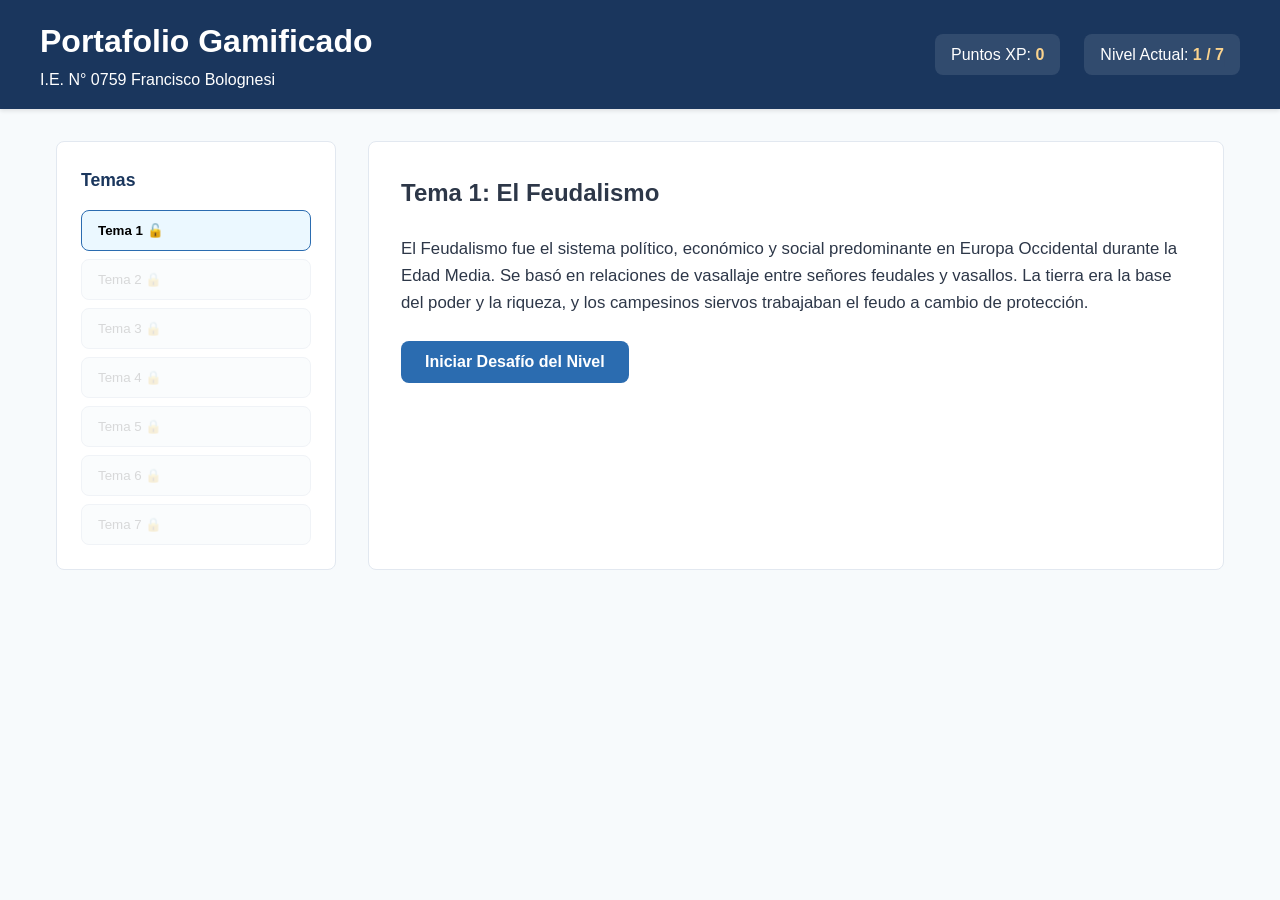
==== index.html @ 7d1b3c77 "Corregir archivos del proyecto para que GitHub Pages pueda publicar el sitio web." ====
<!DOCTYPE html>
<html lang="es">
  <head>
    <meta charset="UTF-8" />
    <meta name="viewport" content="width=device-width, initial-scale=1.0" />
    <title>Portafolio Gamificado - Ciencias Sociales</title>
    <link rel="stylesheet" href="style.css" />
  </head>
  <body>
    <header class="app-header">
      <div class="header-container">
        <div>
          <h1>Portafolio Gamificado</h1>
          <p>I.E. N° 0759 Francisco Bolognesi</p>
        </div>
        <div class="stats-bar">
          <div class="stat-item">
            <span>Puntos XP:</span>
            <span id="score-display" class="stat-value">0</span>
          </div>
          <div class="stat-item">
            <span>Nivel Actual:</span>
            <span id="level-display" class="stat-value">1 / 7</span>
          </div>
        </div>
      </div>
    </header>

    <div class="main-container">
      <aside class="sidebar">
        <h2>Temas</h2>
        <div id="levels-menu" class="levels-menu"></div>
      </aside>

      <main class="card">
        <section id="theory-section">
          <h2 id="level-title">Tema 1: El Feudalismo</h2>
          <div id="theory-content" class="theory-text"></div>
          <button id="start-quiz-btn" class="btn btn-primary">Iniciar Desafío del Nivel</button>
        </section>

        <section id="quiz-section" class="hidden">
          <p id="quiz-progress">Pregunta 1 de 3</p>
          <h2 id="question-text">Pregunta</h2>
          <div id="options-container" class="options-grid"></div>

          <div id="feedback-container" class="feedback-box hidden">
            <p id="feedback-text"></p>
            <button id="next-question-btn" class="btn btn-secondary">Siguiente Pregunta</button>
          </div>
        </section>

        <section id="completion-section" class="hidden">
          <h2 id="completion-message">¡Nivel Completado! 🎉</h2>
          <button id="continue-btn" class="btn btn-primary">Siguiente Nivel</button>
        </section>
      </main>
    </div>

    <script src="script.js"></script>
  </body>
</html>
---- style.css ----
:root {
  --primary-color: #1a365d;
  --secondary-color: #2b6cb0;
  --accent-color: #319795;
  --bg-color: #f7fafc;
  --card-bg: #ffffff;
  --text-color: #2d3748;
  --text-muted: #718096;
  --correct-color: #38a169;
  --incorrect-color: #e53e3e;
  --border-color: #e2e8f0;
  --radius: 8px;
}

* {
  box-sizing: border-box;
  margin: 0;
  padding: 0;
  font-family: 'Segoe UI', Tahoma, Geneva, Verdana, sans-serif;
}

body {
  background-color: var(--bg-color);
  color: var(--text-color);
  line-height: 1.6;
}

.app-header {
  background-color: var(--primary-color);
  color: white;
  padding: 1rem 2rem;
  box-shadow: 0 2px 4px rgba(0,0,0,0.1);
}

.header-container {
  max-width: 1200px;
  margin: 0 auto;
  display: flex;
  justify-content: space-between;
  align-items: center;
  gap: 1rem;
}

.stats-bar {
  display: flex;
  gap: 1.5rem;
  flex-wrap: wrap;
}

.stat-item {
  background-color: rgba(255, 255, 255, 0.1);
  padding: 0.5rem 1rem;
  border-radius: var(--radius);
}

.stat-value {
  font-weight: bold;
  color: #fbd38d;
}

.main-container {
  max-width: 1200px;
  margin: 2rem auto;
  display: grid;
  grid-template-columns: 280px 1fr;
  gap: 2rem;
  padding: 0 1rem;
}

.sidebar {
  background-color: var(--card-bg);
  padding: 1.5rem;
  border-radius: var(--radius);
  border: 1px solid var(--border-color);
  height: fit-content;
}

.sidebar h2 {
  font-size: 1.1rem;
  margin-bottom: 1rem;
  color: var(--primary-color);
}

.levels-menu {
  display: flex;
  flex-direction: column;
  gap: 0.5rem;
}

.level-btn {
  padding: 0.75rem 1rem;
  border: 1px solid var(--border-color);
  background-color: white;
  border-radius: var(--radius);
  text-align: left;
  cursor: pointer;
  transition: all 0.2s;
  display: flex;
  justify-content: space-between;
  align-items: center;
}

.level-btn:hover:not(:disabled) {
  background-color: #edf2f7;
}

.level-btn.active {
  border-color: var(--secondary-color);
  background-color: #ebf8ff;
  font-weight: bold;
}

.level-btn:disabled {
  opacity: 0.5;
  cursor: not-allowed;
  background-color: #f7fafc;
}

.card {
  background-color: var(--card-bg);
  padding: 2rem;
  border-radius: var(--radius);
  border: 1px solid var(--border-color);
}

.theory-text {
  margin: 1.5rem 0;
  font-size: 1.05rem;
  color: var(--text-color);
  white-space: pre-line;
}

.btn {
  padding: 0.75rem 1.5rem;
  border: none;
  border-radius: var(--radius);
  font-size: 1rem;
  font-weight: bold;
  cursor: pointer;
  transition: background-color 0.2s;
}

.btn-primary {
  background-color: var(--secondary-color);
  color: white;
}

.btn-primary:hover {
  background-color: var(--primary-color);
}

.btn-secondary {
  background-color: var(--accent-color);
  color: white;
}

.options-grid {
  display: flex;
  flex-direction: column;
  gap: 0.75rem;
  margin: 1.5rem 0;
}

.option-btn {
  padding: 1rem;
  border: 2px solid var(--border-color);
  background: white;
  border-radius: var(--radius);
  text-align: left;
  cursor: pointer;
  font-size: 1rem;
}

.option-btn:hover:not(:disabled) {
  border-color: var(--secondary-color);
}

.option-btn.correct {
  background-color: #c6f6d5;
  border-color: var(--correct-color);
  color: #22543d;
}

.option-btn.incorrect {
  background-color: #fed7d7;
  border-color: var(--incorrect-color);
  color: #742a2a;
}

.feedback-box {
  margin-top: 1.5rem;
  padding: 1rem;
  border-radius: var(--radius);
  background-color: #edf2f7;
}

.feedback-box p {
  margin-bottom: 1rem;
}

.hidden {
  display: none !important;
}

.text-center {
  text-align: center;
}
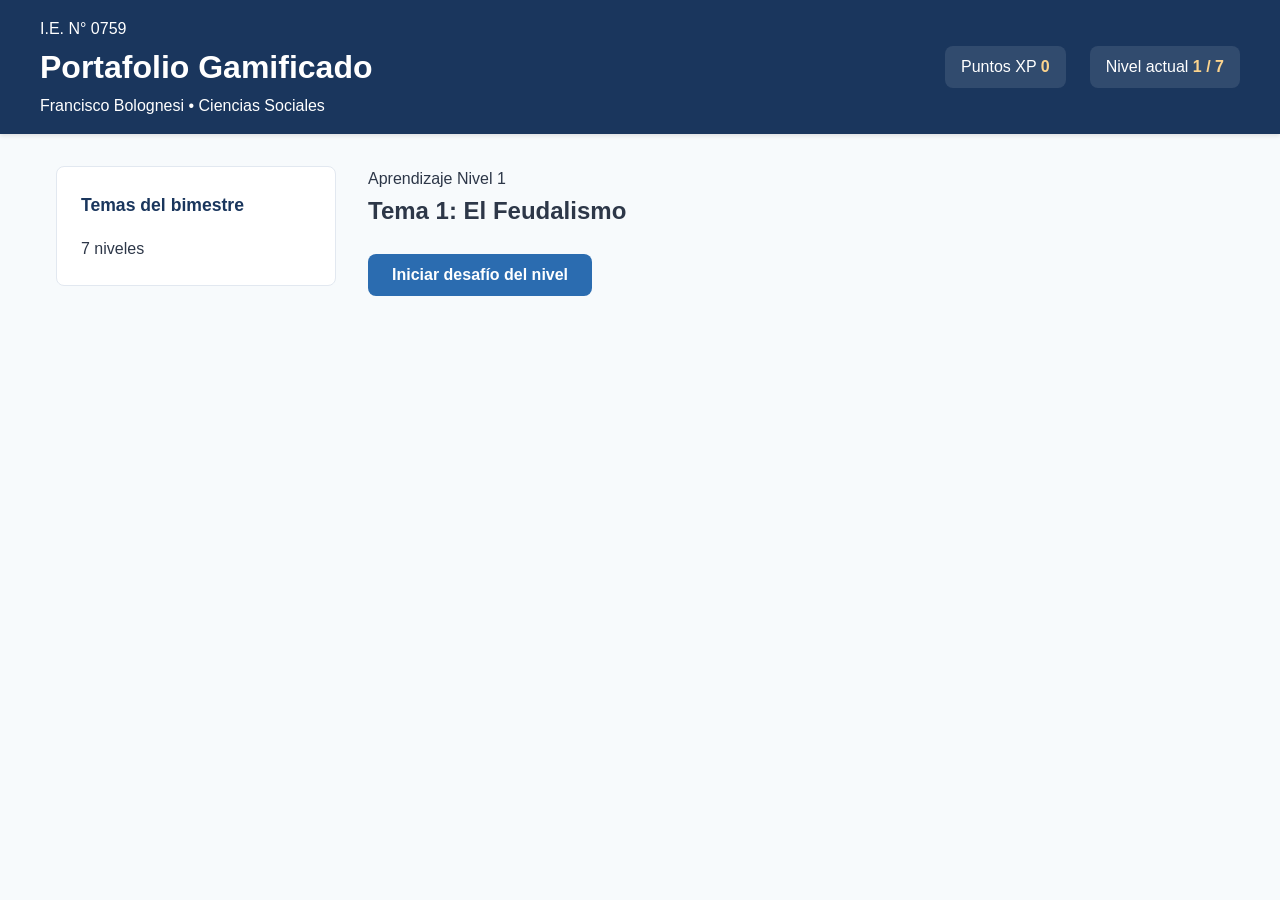
==== commit 08c18186: "Rediseñar la interfaz del portafolio para que se vea más moderna y profesional en GitHub Pages." ====
--- a/index.html
+++ b/index.html
@@ -3,23 +3,31 @@
   <head>
     <meta charset="UTF-8" />
     <meta name="viewport" content="width=device-width, initial-scale=1.0" />
-    <title>Portafolio Gamificado - Ciencias Sociales</title>
+    <title>Portafolio Gamificado | Ciencias Sociales</title>
+    <meta
+      name="description"
+      content="Portafolio gamificado de Ciencias Sociales para I.E. N° 0759 Francisco Bolognesi."
+    />
     <link rel="stylesheet" href="style.css" />
   </head>
   <body>
     <header class="app-header">
       <div class="header-container">
-        <div>
-          <h1>Portafolio Gamificado</h1>
-          <p>I.E. N° 0759 Francisco Bolognesi</p>
+        <div class="brand-block">
+          <span class="brand-badge">I.E. N° 0759</span>
+          <div>
+            <h1>Portafolio Gamificado</h1>
+            <p>Francisco Bolognesi • Ciencias Sociales</p>
+          </div>
         </div>
+
         <div class="stats-bar">
           <div class="stat-item">
-            <span>Puntos XP:</span>
+            <span class="stat-label">Puntos XP</span>
             <span id="score-display" class="stat-value">0</span>
           </div>
           <div class="stat-item">
-            <span>Nivel Actual:</span>
+            <span class="stat-label">Nivel actual</span>
             <span id="level-display" class="stat-value">1 / 7</span>
           </div>
         </div>
@@ -28,31 +36,51 @@
 
     <div class="main-container">
       <aside class="sidebar">
-        <h2>Temas</h2>
+        <div class="sidebar-header">
+          <h2>Temas del bimestre</h2>
+          <span class="mini-tag">7 niveles</span>
+        </div>
         <div id="levels-menu" class="levels-menu"></div>
       </aside>
 
-      <main class="card">
-        <section id="theory-section">
+      <main class="content-panel">
+        <section id="theory-section" class="panel-section">
+          <div class="section-topbar">
+            <span class="section-kicker">Aprendizaje</span>
+            <span class="level-progress" id="level-progress-text">Nivel 1</span>
+          </div>
+
           <h2 id="level-title">Tema 1: El Feudalismo</h2>
-          <div id="theory-content" class="theory-text"></div>
-          <button id="start-quiz-btn" class="btn btn-primary">Iniciar Desafío del Nivel</button>
+
+          <div class="theory-box">
+            <div id="theory-content" class="theory-text"></div>
+          </div>
+
+          <button id="start-quiz-btn" class="btn btn-primary">Iniciar desafío del nivel</button>
         </section>
 
-        <section id="quiz-section" class="hidden">
-          <p id="quiz-progress">Pregunta 1 de 3</p>
+        <section id="quiz-section" class="panel-section hidden">
+          <div class="section-topbar">
+            <span class="section-kicker">Evaluación</span>
+            <span id="quiz-progress" class="level-progress">Pregunta 1 de 3</span>
+          </div>
+
           <h2 id="question-text">Pregunta</h2>
           <div id="options-container" class="options-grid"></div>
 
           <div id="feedback-container" class="feedback-box hidden">
             <p id="feedback-text"></p>
-            <button id="next-question-btn" class="btn btn-secondary">Siguiente Pregunta</button>
+            <button id="next-question-btn" class="btn btn-secondary">Siguiente pregunta</button>
           </div>
         </section>
 
-        <section id="completion-section" class="hidden">
-          <h2 id="completion-message">¡Nivel Completado! 🎉</h2>
-          <button id="continue-btn" class="btn btn-primary">Siguiente Nivel</button>
+        <section id="completion-section" class="panel-section hidden">
+          <div class="completion-card">
+            <div class="completion-icon">🎉</div>
+            <h2 id="completion-message">¡Nivel completado!</h2>
+            <p>Has superado este desafío. Puedes continuar con el siguiente nivel.</p>
+            <button id="continue-btn" class="btn btn-primary">Siguiente nivel</button>
+          </div>
         </section>
       </main>
     </div>
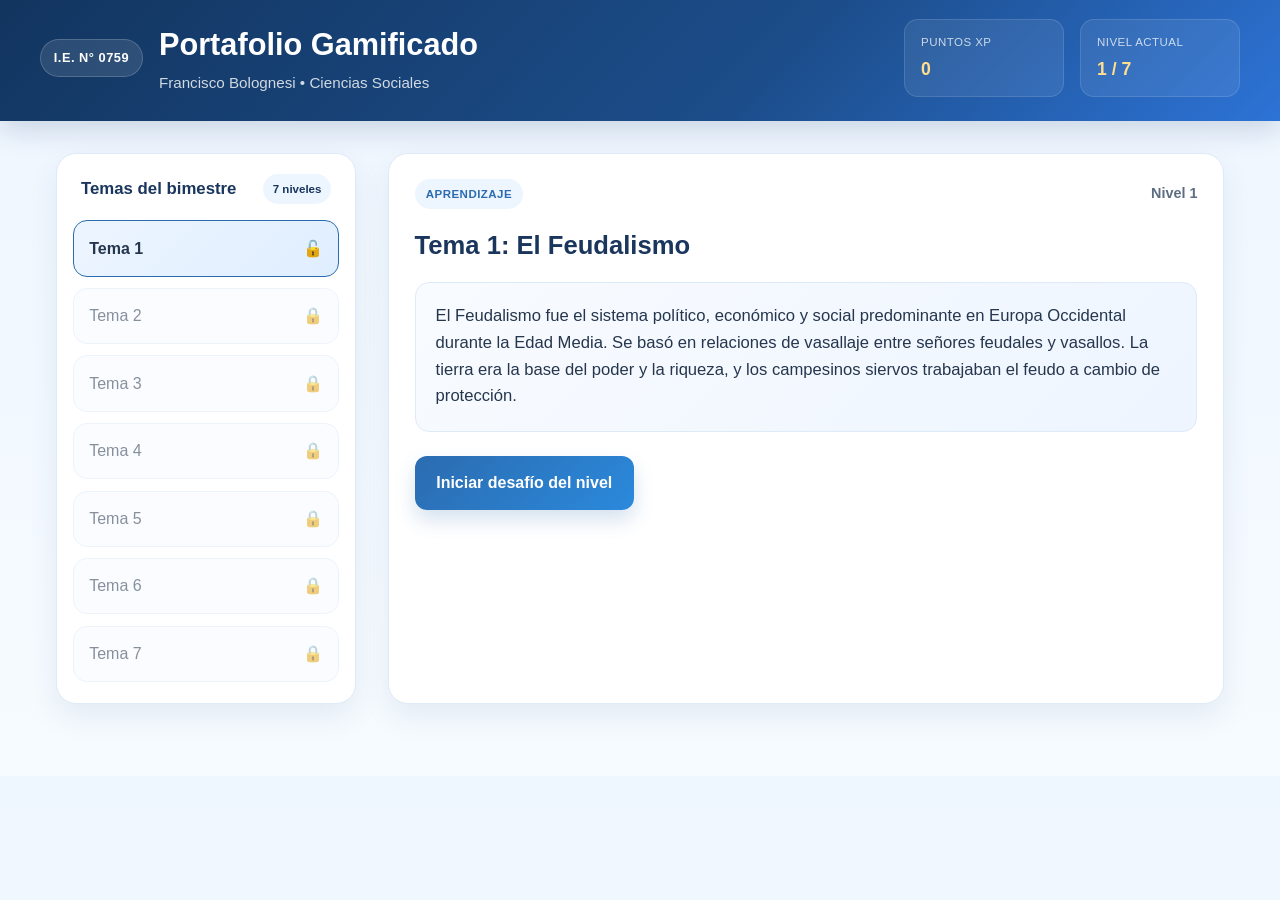
==== commit c673f3b9: "Rebuild the portfolio into a working, game-like educational page inspired by the reference project." ====
--- a/index.html
+++ b/index.html
@@ -6,9 +6,10 @@
     <title>Portafolio Gamificado | Ciencias Sociales</title>
     <meta
       name="description"
-      content="Portafolio gamificado de Ciencias Sociales para I.E. N° 0759 Francisco Bolognesi."
+      content="Portafolio gamificado para Ciencias Sociales, con niveles y desafíos interactivos."
     />
     <link rel="stylesheet" href="style.css" />
+    <script src="script.js" defer></script>
   </head>
   <body>
     <header class="app-header">
@@ -84,7 +85,5 @@
         </section>
       </main>
     </div>
-
-    <script src="script.js"></script>
   </body>
 </html>
--- a/style.css
+++ b/style.css
@@ -1,35 +1,40 @@
 :root {
   --primary-color: #1a365d;
   --secondary-color: #2b6cb0;
-  --accent-color: #319795;
-  --bg-color: #f7fafc;
-  --card-bg: #ffffff;
-  --text-color: #2d3748;
-  --text-muted: #718096;
-  --correct-color: #38a169;
-  --incorrect-color: #e53e3e;
-  --border-color: #e2e8f0;
-  --radius: 8px;
+  --accent-color: #17a2b8;
+  --success-color: #2bb673;
+  --danger-color: #e45757;
+  --bg-color: #edf4ff;
+  --surface-color: #ffffff;
+  --surface-alt: #f8fbff;
+  --text-color: #25364d;
+  --muted-text: #5d6d82;
+  --border-color: #dfeaf9;
+  --radius: 14px;
 }
 
 * {
   box-sizing: border-box;
   margin: 0;
   padding: 0;
+}
+
+body {
   font-family: 'Segoe UI', Tahoma, Geneva, Verdana, sans-serif;
-}
-
-body {
-  background-color: var(--bg-color);
+  background: linear-gradient(180deg, #eef6ff 0%, #f6fbff 100%);
   color: var(--text-color);
   line-height: 1.6;
 }
 
+button {
+  font: inherit;
+}
+
 .app-header {
-  background-color: var(--primary-color);
+  background: linear-gradient(135deg, #12355f, #1c4d8a 60%, #2d73d6);
   color: white;
-  padding: 1rem 2rem;
-  box-shadow: 0 2px 4px rgba(0,0,0,0.1);
+  padding: 1.2rem 1.5rem 1.5rem;
+  box-shadow: 0 8px 28px rgba(18, 53, 95, 0.18);
 }
 
 .header-container {
@@ -39,169 +44,351 @@
   justify-content: space-between;
   align-items: center;
   gap: 1rem;
+  flex-wrap: wrap;
+}
+
+.brand-block {
+  display: flex;
+  align-items: center;
+  gap: 1rem;
+}
+
+.brand-badge {
+  display: inline-flex;
+  align-items: center;
+  justify-content: center;
+  min-width: 100px;
+  background: rgba(255, 255, 255, 0.11);
+  border: 1px solid rgba(255, 255, 255, 0.18);
+  padding: 0.5rem 0.8rem;
+  border-radius: 999px;
+  font-size: 0.8rem;
+  font-weight: 700;
+  letter-spacing: 0.04em;
+}
+
+.brand-block h1 {
+  font-size: clamp(1.6rem, 2.4vw, 2.4rem);
+  margin-bottom: 0.1rem;
+}
+
+.brand-block p {
+  color: rgba(255, 255, 255, 0.8);
+  font-size: 0.95rem;
 }
 
 .stats-bar {
   display: flex;
-  gap: 1.5rem;
+  gap: 1rem;
   flex-wrap: wrap;
 }
 
 .stat-item {
-  background-color: rgba(255, 255, 255, 0.1);
-  padding: 0.5rem 1rem;
-  border-radius: var(--radius);
+  min-width: 160px;
+  background: rgba(255, 255, 255, 0.08);
+  border: 1px solid rgba(255, 255, 255, 0.12);
+  border-radius: var(--radius);
+  padding: 0.8rem 1rem;
+  display: flex;
+  flex-direction: column;
+  gap: 0.2rem;
+}
+
+.stat-label {
+  font-size: 0.72rem;
+  text-transform: uppercase;
+  letter-spacing: 0.04em;
+  color: rgba(255, 255, 255, 0.75);
 }
 
 .stat-value {
-  font-weight: bold;
-  color: #fbd38d;
+  color: #ffde8e;
+  font-weight: 800;
+  font-size: 1.1rem;
 }
 
 .main-container {
   max-width: 1200px;
   margin: 2rem auto;
   display: grid;
-  grid-template-columns: 280px 1fr;
+  grid-template-columns: 300px 1fr;
   gap: 2rem;
-  padding: 0 1rem;
+  padding: 0 1rem 2.5rem;
+}
+
+.sidebar,
+.content-panel {
+  background: var(--surface-color);
+  border: 1px solid var(--border-color);
+  border-radius: 20px;
+  box-shadow: 0 12px 30px rgba(18, 53, 95, 0.08);
 }
 
 .sidebar {
-  background-color: var(--card-bg);
-  padding: 1.5rem;
-  border-radius: var(--radius);
-  border: 1px solid var(--border-color);
+  padding: 1.3rem 1rem;
   height: fit-content;
 }
 
-.sidebar h2 {
-  font-size: 1.1rem;
+.sidebar-header {
+  display: flex;
+  align-items: center;
+  justify-content: space-between;
+  gap: 0.5rem;
+  margin-bottom: 1rem;
+  padding: 0 0.5rem;
+}
+
+.sidebar-header h2 {
+  font-size: 1.05rem;
+  color: var(--primary-color);
+}
+
+.mini-tag {
+  background: #edf6ff;
+  color: var(--primary-color);
+  border-radius: 999px;
+  font-size: 0.72rem;
+  font-weight: 700;
+  padding: 0.36rem 0.6rem;
+}
+
+.levels-menu {
+  display: flex;
+  flex-direction: column;
+  gap: 0.7rem;
+}
+
+.level-btn {
+  width: 100%;
+  display: flex;
+  justify-content: space-between;
+  align-items: center;
+  gap: 0.75rem;
+  text-align: left;
+  background: var(--surface-alt);
+  color: var(--text-color);
+  border: 1px solid var(--border-color);
+  border-radius: var(--radius);
+  padding: 0.9rem 0.95rem;
+  cursor: pointer;
+  transition: transform 0.15s ease, border-color 0.15s ease, background 0.15s ease;
+}
+
+.level-btn:hover:not(:disabled) {
+  transform: translateY(-1px);
+  border-color: var(--secondary-color);
+  background: #eaf3ff;
+}
+
+.level-btn.active {
+  background: linear-gradient(135deg, #edf5ff, #dfeeff);
+  border-color: var(--secondary-color);
+  font-weight: 700;
+}
+
+.level-btn:disabled {
+  opacity: 0.55;
+  cursor: not-allowed;
+}
+
+.content-panel {
+  padding: 1.6rem;
+}
+
+.panel-section {
+  min-height: 420px;
+}
+
+.section-topbar {
+  display: flex;
+  justify-content: space-between;
+  align-items: center;
+  gap: 0.75rem;
+  margin-bottom: 1rem;
+}
+
+.section-kicker {
+  display: inline-block;
+  background: #edf5ff;
+  color: var(--secondary-color);
+  border-radius: 999px;
+  padding: 0.35rem 0.7rem;
+  font-size: 0.72rem;
+  font-weight: 700;
+  letter-spacing: 0.04em;
+  text-transform: uppercase;
+}
+
+.level-progress {
+  font-size: 0.9rem;
+  font-weight: 700;
+  color: var(--muted-text);
+}
+
+#level-title,
+#question-text,
+#completion-message {
   margin-bottom: 1rem;
   color: var(--primary-color);
 }
 
-.levels-menu {
+#level-title {
+  font-size: clamp(1.5rem, 2vw, 2rem);
+}
+
+#question-text {
+  font-size: clamp(1.3rem, 1.8vw, 1.8rem);
+}
+
+.theory-box {
+  background: linear-gradient(135deg, #f8fbff, #eef5ff);
+  border: 1px solid var(--border-color);
+  border-radius: var(--radius);
+  padding: 1.3rem 1.25rem;
+  margin-bottom: 1.5rem;
+}
+
+.theory-text {
+  white-space: pre-line;
+  font-size: 1.04rem;
+  color: var(--text-color);
+}
+
+.btn {
+  display: inline-flex;
+  align-items: center;
+  justify-content: center;
+  padding: 0.9rem 1.35rem;
+  border: none;
+  border-radius: 12px;
+  font-weight: 700;
+  cursor: pointer;
+  transition: transform 0.2s ease, filter 0.2s ease;
+}
+
+.btn:hover {
+  transform: translateY(-1px);
+  filter: brightness(1.02);
+}
+
+.btn-primary {
+  background: linear-gradient(135deg, var(--secondary-color), #2b89dc);
+  color: #fff;
+  box-shadow: 0 10px 20px rgba(43, 108, 176, 0.2);
+}
+
+.btn-secondary {
+  background: linear-gradient(135deg, var(--accent-color), #0da5bd);
+  color: #fff;
+}
+
+.options-grid {
   display: flex;
   flex-direction: column;
-  gap: 0.5rem;
-}
-
-.level-btn {
-  padding: 0.75rem 1rem;
-  border: 1px solid var(--border-color);
-  background-color: white;
+  gap: 0.85rem;
+  margin-top: 1rem;
+}
+
+.option-btn {
+  width: 100%;
+  background: white;
+  border: 1px solid var(--border-color);
   border-radius: var(--radius);
   text-align: left;
+  padding: 1rem;
+  color: var(--text-color);
   cursor: pointer;
-  transition: all 0.2s;
-  display: flex;
-  justify-content: space-between;
-  align-items: center;
-}
-
-.level-btn:hover:not(:disabled) {
-  background-color: #edf2f7;
-}
-
-.level-btn.active {
-  border-color: var(--secondary-color);
-  background-color: #ebf8ff;
-  font-weight: bold;
-}
-
-.level-btn:disabled {
-  opacity: 0.5;
-  cursor: not-allowed;
-  background-color: #f7fafc;
-}
-
-.card {
-  background-color: var(--card-bg);
-  padding: 2rem;
-  border-radius: var(--radius);
-  border: 1px solid var(--border-color);
-}
-
-.theory-text {
-  margin: 1.5rem 0;
-  font-size: 1.05rem;
-  color: var(--text-color);
-  white-space: pre-line;
-}
-
-.btn {
-  padding: 0.75rem 1.5rem;
-  border: none;
-  border-radius: var(--radius);
-  font-size: 1rem;
-  font-weight: bold;
-  cursor: pointer;
-  transition: background-color 0.2s;
-}
-
-.btn-primary {
-  background-color: var(--secondary-color);
-  color: white;
-}
-
-.btn-primary:hover {
-  background-color: var(--primary-color);
-}
-
-.btn-secondary {
-  background-color: var(--accent-color);
-  color: white;
-}
-
-.options-grid {
-  display: flex;
-  flex-direction: column;
-  gap: 0.75rem;
-  margin: 1.5rem 0;
-}
-
-.option-btn {
-  padding: 1rem;
-  border: 2px solid var(--border-color);
-  background: white;
-  border-radius: var(--radius);
-  text-align: left;
-  cursor: pointer;
-  font-size: 1rem;
+  transition: border-color 0.2s ease, transform 0.2s ease, background 0.2s ease;
 }
 
 .option-btn:hover:not(:disabled) {
   border-color: var(--secondary-color);
+  transform: translateY(-1px);
 }
 
 .option-btn.correct {
-  background-color: #c6f6d5;
-  border-color: var(--correct-color);
-  color: #22543d;
+  background: #dff7ea;
+  border-color: var(--success-color);
+  color: #0d6037;
+  font-weight: 700;
 }
 
 .option-btn.incorrect {
-  background-color: #fed7d7;
-  border-color: var(--incorrect-color);
-  color: #742a2a;
+  background: #feeaea;
+  border-color: var(--danger-color);
+  color: #7c2828;
+  font-weight: 700;
+}
+
+.option-btn:disabled {
+  cursor: not-allowed;
 }
 
 .feedback-box {
   margin-top: 1.5rem;
-  padding: 1rem;
-  border-radius: var(--radius);
-  background-color: #edf2f7;
+  background: #f3f8ff;
+  border: 1px solid var(--border-color);
+  border-radius: var(--radius);
+  padding: 1rem 1rem 1.1rem;
 }
 
 .feedback-box p {
   margin-bottom: 1rem;
+  color: var(--text-color);
+  font-weight: 500;
+}
+
+.completion-card {
+  min-height: 320px;
+  display: grid;
+  place-items: center;
+  text-align: center;
+  background: linear-gradient(135deg, rgba(23, 162, 184, 0.06), rgba(41, 98, 200, 0.04));
+  border: 1px solid var(--border-color);
+  border-radius: var(--radius);
+  padding: 2rem 1.5rem;
+}
+
+.completion-icon {
+  font-size: 3rem;
+  margin-bottom: 0.4rem;
+}
+
+.completion-card p {
+  max-width: 420px;
+  color: var(--muted-text);
+  margin-bottom: 1.25rem;
 }
 
 .hidden {
   display: none !important;
 }
 
-.text-center {
-  text-align: center;
-}
+@media (max-width: 820px) {
+  .main-container {
+    grid-template-columns: 1fr;
+  }
+}
+
+@media (max-width: 540px) {
+  .header-container {
+    align-items: flex-start;
+  }
+
+  .brand-block {
+    width: 100%;
+  }
+
+  .stats-bar {
+    width: 100%;
+  }
+
+  .stat-item {
+    flex: 1 1 100%;
+  }
+
+  .section-topbar {
+    flex-direction: column;
+    align-items: flex-start;
+  }
+}
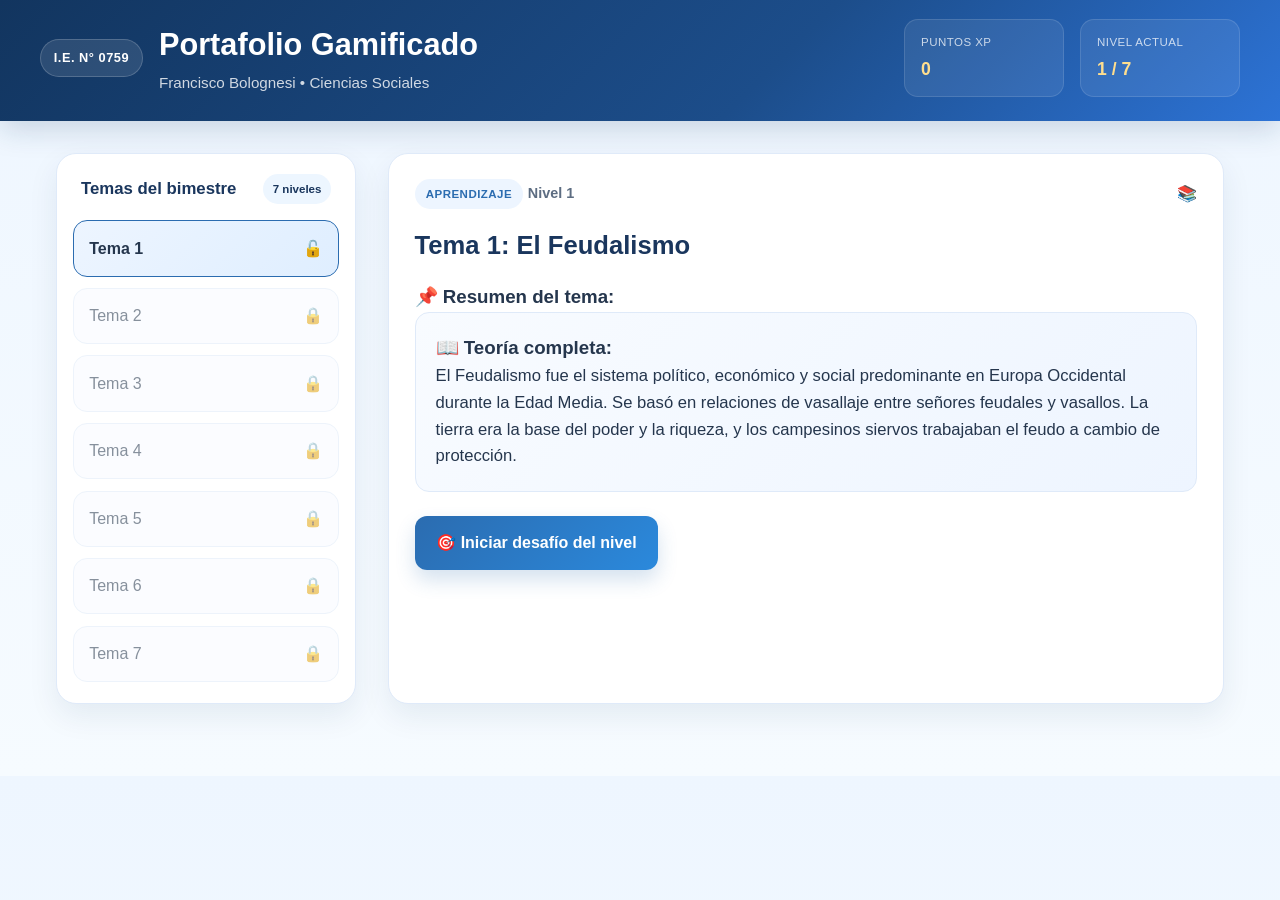
==== commit 8c3c1d36: "✨ Actualizar HTML con sección de resumen temático y emojis descriptivos" ====
--- a/index.html
+++ b/index.html
@@ -47,23 +47,34 @@
       <main class="content-panel">
         <section id="theory-section" class="panel-section">
           <div class="section-topbar">
-            <span class="section-kicker">Aprendizaje</span>
-            <span class="level-progress" id="level-progress-text">Nivel 1</span>
+            <div>
+              <span class="section-kicker">Aprendizaje</span>
+              <span class="level-progress" id="level-progress-text">Nivel 1</span>
+            </div>
+            <span class="theme-emoji" id="theme-emoji">📚</span>
           </div>
 
           <h2 id="level-title">Tema 1: El Feudalismo</h2>
 
+          <div class="summary-box">
+            <h3>📌 Resumen del tema:</h3>
+            <p id="summary-content" class="summary-text"></p>
+          </div>
+
           <div class="theory-box">
+            <h3>📖 Teoría completa:</h3>
             <div id="theory-content" class="theory-text"></div>
           </div>
 
-          <button id="start-quiz-btn" class="btn btn-primary">Iniciar desafío del nivel</button>
+          <button id="start-quiz-btn" class="btn btn-primary">🎯 Iniciar desafío del nivel</button>
         </section>
 
         <section id="quiz-section" class="panel-section hidden">
           <div class="section-topbar">
-            <span class="section-kicker">Evaluación</span>
-            <span id="quiz-progress" class="level-progress">Pregunta 1 de 3</span>
+            <div>
+              <span class="section-kicker">Evaluación</span>
+              <span id="quiz-progress" class="level-progress">Pregunta 1 de 3</span>
+            </div>
           </div>
 
           <h2 id="question-text">Pregunta</h2>
@@ -71,7 +82,7 @@
 
           <div id="feedback-container" class="feedback-box hidden">
             <p id="feedback-text"></p>
-            <button id="next-question-btn" class="btn btn-secondary">Siguiente pregunta</button>
+            <button id="next-question-btn" class="btn btn-secondary">➜ Siguiente pregunta</button>
           </div>
         </section>
 
@@ -80,7 +91,7 @@
             <div class="completion-icon">🎉</div>
             <h2 id="completion-message">¡Nivel completado!</h2>
             <p>Has superado este desafío. Puedes continuar con el siguiente nivel.</p>
-            <button id="continue-btn" class="btn btn-primary">Siguiente nivel</button>
+            <button id="continue-btn" class="btn btn-primary">➜ Siguiente nivel</button>
           </div>
         </section>
       </main>
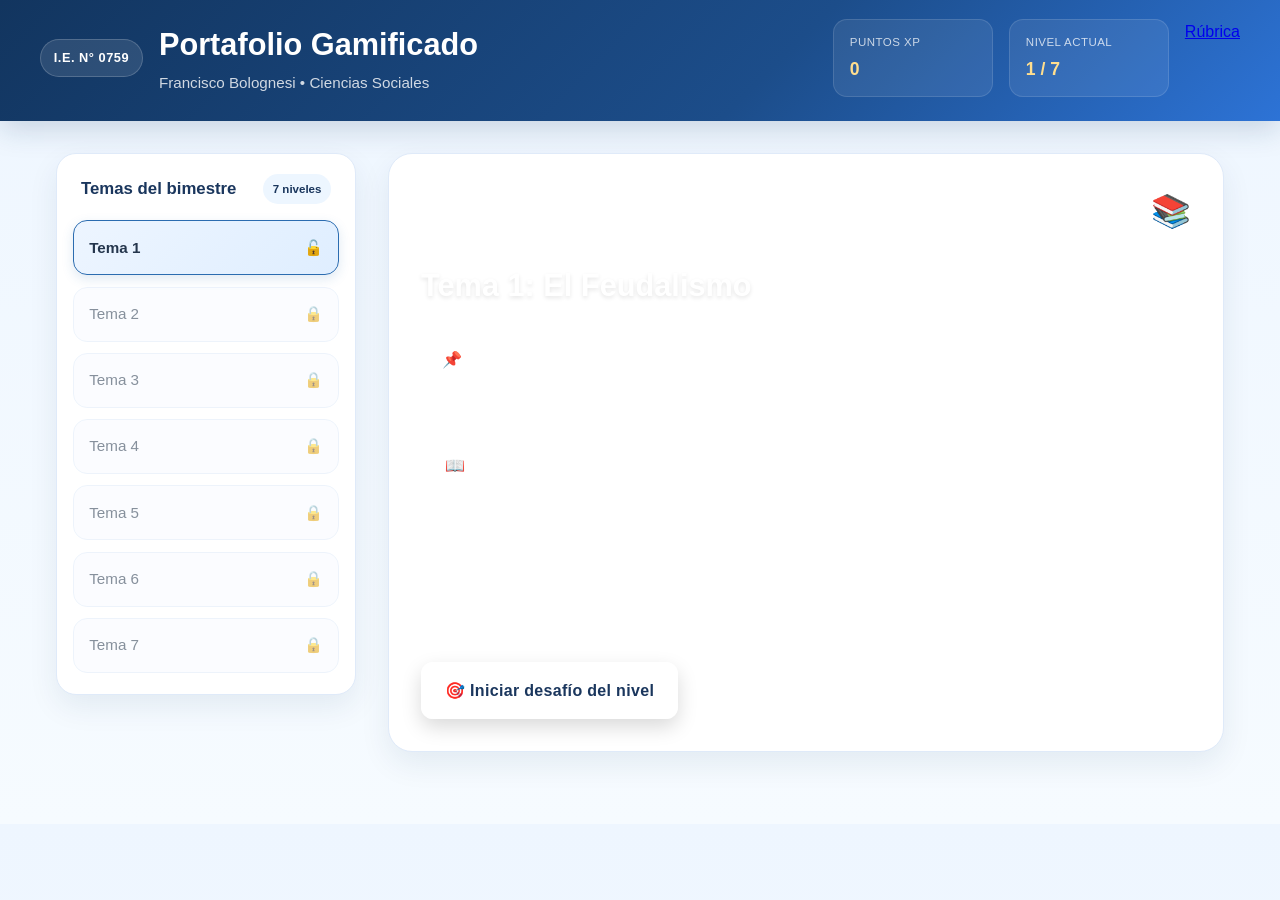
==== commit 531d33b0: "Crear y enlazar una rúbrica profesional gamificada al portafolio de Ciencias Sociales." ====
--- a/index.html
+++ b/index.html
@@ -31,6 +31,7 @@
             <span class="stat-label">Nivel actual</span>
             <span id="level-display" class="stat-value">1 / 7</span>
           </div>
+          <a class="stat-link" href="rubrica.html" aria-label="Abrir rúbrica profesional">Rúbrica</a>
         </div>
       </div>
     </header>
--- a/style.css
+++ b/style.css
@@ -141,6 +141,7 @@
 .sidebar-header h2 {
   font-size: 1.05rem;
   color: var(--primary-color);
+  font-weight: 700;
 }
 
 .mini-tag {
@@ -171,19 +172,23 @@
   border-radius: var(--radius);
   padding: 0.9rem 0.95rem;
   cursor: pointer;
-  transition: transform 0.15s ease, border-color 0.15s ease, background 0.15s ease;
+  transition: transform 0.15s ease, border-color 0.15s ease, background 0.15s ease, box-shadow 0.15s ease;
+  font-weight: 500;
+  font-size: 0.95rem;
 }
 
 .level-btn:hover:not(:disabled) {
-  transform: translateY(-1px);
+  transform: translateY(-2px);
   border-color: var(--secondary-color);
   background: #eaf3ff;
+  box-shadow: 0 6px 12px rgba(43, 108, 176, 0.12);
 }
 
 .level-btn.active {
   background: linear-gradient(135deg, #edf5ff, #dfeeff);
   border-color: var(--secondary-color);
   font-weight: 700;
+  box-shadow: 0 4px 12px rgba(43, 108, 176, 0.15);
 }
 
 .level-btn:disabled {
@@ -192,25 +197,29 @@
 }
 
 .content-panel {
-  padding: 1.6rem;
+  padding: 2rem;
+  border-radius: 24px;
+  transition: all 0.3s ease;
 }
 
 .panel-section {
   min-height: 420px;
+  transition: all 0.3s ease;
+  border-radius: 16px;
 }
 
 .section-topbar {
   display: flex;
   justify-content: space-between;
   align-items: center;
-  gap: 0.75rem;
-  margin-bottom: 1rem;
+  gap: 1rem;
+  margin-bottom: 1.5rem;
 }
 
 .section-kicker {
   display: inline-block;
-  background: #edf5ff;
-  color: var(--secondary-color);
+  background: rgba(255, 255, 255, 0.25);
+  color: white;
   border-radius: 999px;
   padding: 0.35rem 0.7rem;
   font-size: 0.72rem;
@@ -222,88 +231,148 @@
 .level-progress {
   font-size: 0.9rem;
   font-weight: 700;
-  color: var(--muted-text);
+  color: rgba(255, 255, 255, 0.85);
+}
+
+.theme-emoji {
+  font-size: 2rem;
+  animation: bounce 2s infinite;
+}
+
+@keyframes bounce {
+  0%, 100% {
+    transform: translateY(0);
+  }
+  50% {
+    transform: translateY(-8px);
+  }
 }
 
 #level-title,
 #question-text,
 #completion-message {
   margin-bottom: 1rem;
-  color: var(--primary-color);
+  color: white;
+  text-shadow: 0 2px 4px rgba(0, 0, 0, 0.1);
+  font-weight: 800;
 }
 
 #level-title {
-  font-size: clamp(1.5rem, 2vw, 2rem);
+  font-size: clamp(1.8rem, 2.4vw, 2.4rem);
 }
 
 #question-text {
-  font-size: clamp(1.3rem, 1.8vw, 1.8rem);
+  font-size: clamp(1.4rem, 2vw, 2rem);
+  margin-top: 1.5rem;
+}
+
+.summary-box {
+  background: rgba(255, 255, 255, 0.2);
+  border: 2px solid rgba(255, 255, 255, 0.3);
+  border-radius: 14px;
+  padding: 1.2rem;
+  margin-bottom: 1.5rem;
+  backdrop-filter: blur(10px);
+}
+
+.summary-box h3 {
+  color: white;
+  font-size: 1rem;
+  margin-bottom: 0.6rem;
+  font-weight: 700;
+}
+
+.summary-text {
+  color: rgba(255, 255, 255, 0.95);
+  font-size: 0.95rem;
+  line-height: 1.7;
+  font-weight: 500;
 }
 
 .theory-box {
-  background: linear-gradient(135deg, #f8fbff, #eef5ff);
-  border: 1px solid var(--border-color);
-  border-radius: var(--radius);
-  padding: 1.3rem 1.25rem;
-  margin-bottom: 1.5rem;
+  background: rgba(255, 255, 255, 0.15);
+  border: 2px solid rgba(255, 255, 255, 0.25);
+  border-radius: 14px;
+  padding: 1.5rem 1.4rem;
+  margin-bottom: 1.8rem;
+  backdrop-filter: blur(10px);
+}
+
+.theory-box h3 {
+  color: white;
+  font-size: 1rem;
+  margin-bottom: 0.8rem;
+  font-weight: 700;
 }
 
 .theory-text {
   white-space: pre-line;
-  font-size: 1.04rem;
-  color: var(--text-color);
+  font-size: 1rem;
+  color: rgba(255, 255, 255, 0.9);
+  line-height: 1.8;
+  font-weight: 500;
 }
 
 .btn {
   display: inline-flex;
   align-items: center;
   justify-content: center;
-  padding: 0.9rem 1.35rem;
+  padding: 1rem 1.5rem;
   border: none;
   border-radius: 12px;
   font-weight: 700;
   cursor: pointer;
-  transition: transform 0.2s ease, filter 0.2s ease;
+  transition: transform 0.2s ease, filter 0.2s ease, box-shadow 0.2s ease;
+  font-size: 1rem;
+  letter-spacing: 0.02em;
 }
 
 .btn:hover {
-  transform: translateY(-1px);
-  filter: brightness(1.02);
+  transform: translateY(-2px);
+  filter: brightness(1.08);
+  box-shadow: 0 8px 20px rgba(0, 0, 0, 0.2);
 }
 
 .btn-primary {
-  background: linear-gradient(135deg, var(--secondary-color), #2b89dc);
-  color: #fff;
-  box-shadow: 0 10px 20px rgba(43, 108, 176, 0.2);
+  background: linear-gradient(135deg, rgba(255, 255, 255, 0.9), rgba(255, 255, 255, 0.8));
+  color: #1a365d;
+  box-shadow: 0 8px 20px rgba(0, 0, 0, 0.15);
+  font-weight: 800;
 }
 
 .btn-secondary {
-  background: linear-gradient(135deg, var(--accent-color), #0da5bd);
-  color: #fff;
+  background: linear-gradient(135deg, rgba(255, 255, 255, 0.85), rgba(255, 255, 255, 0.75));
+  color: #1a365d;
+  font-weight: 800;
+  box-shadow: 0 6px 16px rgba(0, 0, 0, 0.12);
 }
 
 .options-grid {
   display: flex;
   flex-direction: column;
-  gap: 0.85rem;
-  margin-top: 1rem;
+  gap: 0.9rem;
+  margin-top: 1.5rem;
 }
 
 .option-btn {
   width: 100%;
-  background: white;
-  border: 1px solid var(--border-color);
-  border-radius: var(--radius);
+  background: rgba(255, 255, 255, 0.95);
+  border: 2px solid rgba(255, 255, 255, 0.4);
+  border-radius: 12px;
   text-align: left;
-  padding: 1rem;
+  padding: 1.1rem 1.2rem;
   color: var(--text-color);
   cursor: pointer;
-  transition: border-color 0.2s ease, transform 0.2s ease, background 0.2s ease;
+  transition: all 0.2s ease;
+  font-weight: 600;
+  font-size: 0.97rem;
 }
 
 .option-btn:hover:not(:disabled) {
-  border-color: var(--secondary-color);
-  transform: translateY(-1px);
+  border-color: white;
+  transform: translateY(-2px);
+  background: white;
+  box-shadow: 0 8px 20px rgba(0, 0, 0, 0.15);
 }
 
 .option-btn.correct {
@@ -311,6 +380,7 @@
   border-color: var(--success-color);
   color: #0d6037;
   font-weight: 700;
+  box-shadow: 0 6px 16px rgba(43, 182, 115, 0.2);
 }
 
 .option-btn.incorrect {
@@ -318,6 +388,7 @@
   border-color: var(--danger-color);
   color: #7c2828;
   font-weight: 700;
+  box-shadow: 0 6px 16px rgba(228, 87, 87, 0.2);
 }
 
 .option-btn:disabled {
@@ -325,17 +396,20 @@
 }
 
 .feedback-box {
-  margin-top: 1.5rem;
-  background: #f3f8ff;
-  border: 1px solid var(--border-color);
-  border-radius: var(--radius);
-  padding: 1rem 1rem 1.1rem;
+  margin-top: 1.8rem;
+  background: rgba(255, 255, 255, 0.2);
+  border: 2px solid rgba(255, 255, 255, 0.3);
+  border-radius: 12px;
+  padding: 1.2rem;
+  backdrop-filter: blur(10px);
 }
 
 .feedback-box p {
-  margin-bottom: 1rem;
-  color: var(--text-color);
-  font-weight: 500;
+  margin-bottom: 1.2rem;
+  color: white;
+  font-weight: 600;
+  line-height: 1.7;
+  font-size: 0.98rem;
 }
 
 .completion-card {
@@ -343,21 +417,42 @@
   display: grid;
   place-items: center;
   text-align: center;
-  background: linear-gradient(135deg, rgba(23, 162, 184, 0.06), rgba(41, 98, 200, 0.04));
-  border: 1px solid var(--border-color);
-  border-radius: var(--radius);
-  padding: 2rem 1.5rem;
+  background: rgba(255, 255, 255, 0.15);
+  border: 2px solid rgba(255, 255, 255, 0.25);
+  border-radius: 16px;
+  padding: 2.5rem 1.5rem;
+  backdrop-filter: blur(10px);
 }
 
 .completion-icon {
-  font-size: 3rem;
-  margin-bottom: 0.4rem;
+  font-size: 4rem;
+  margin-bottom: 0.8rem;
+  animation: celebrate 0.6s ease-out;
+}
+
+@keyframes celebrate {
+  0% {
+    transform: scale(0.5) rotate(-20deg);
+    opacity: 0;
+  }
+  100% {
+    transform: scale(1) rotate(0);
+    opacity: 1;
+  }
+}
+
+.completion-card h2 {
+  color: white;
+  text-shadow: 0 2px 4px rgba(0, 0, 0, 0.1);
+  margin-bottom: 0.5rem;
 }
 
 .completion-card p {
   max-width: 420px;
-  color: var(--muted-text);
-  margin-bottom: 1.25rem;
+  color: rgba(255, 255, 255, 0.9);
+  margin-bottom: 1.5rem;
+  font-weight: 500;
+  font-size: 1rem;
 }
 
 .hidden {
@@ -368,6 +463,10 @@
   .main-container {
     grid-template-columns: 1fr;
   }
+
+  .content-panel {
+    padding: 1.5rem;
+  }
 }
 
 @media (max-width: 540px) {
@@ -391,4 +490,14 @@
     flex-direction: column;
     align-items: flex-start;
   }
-}
+
+  #level-title,
+  #question-text {
+    font-size: 1.4rem;
+  }
+
+  .theory-box,
+  .summary-box {
+    padding: 1rem;
+  }
+}
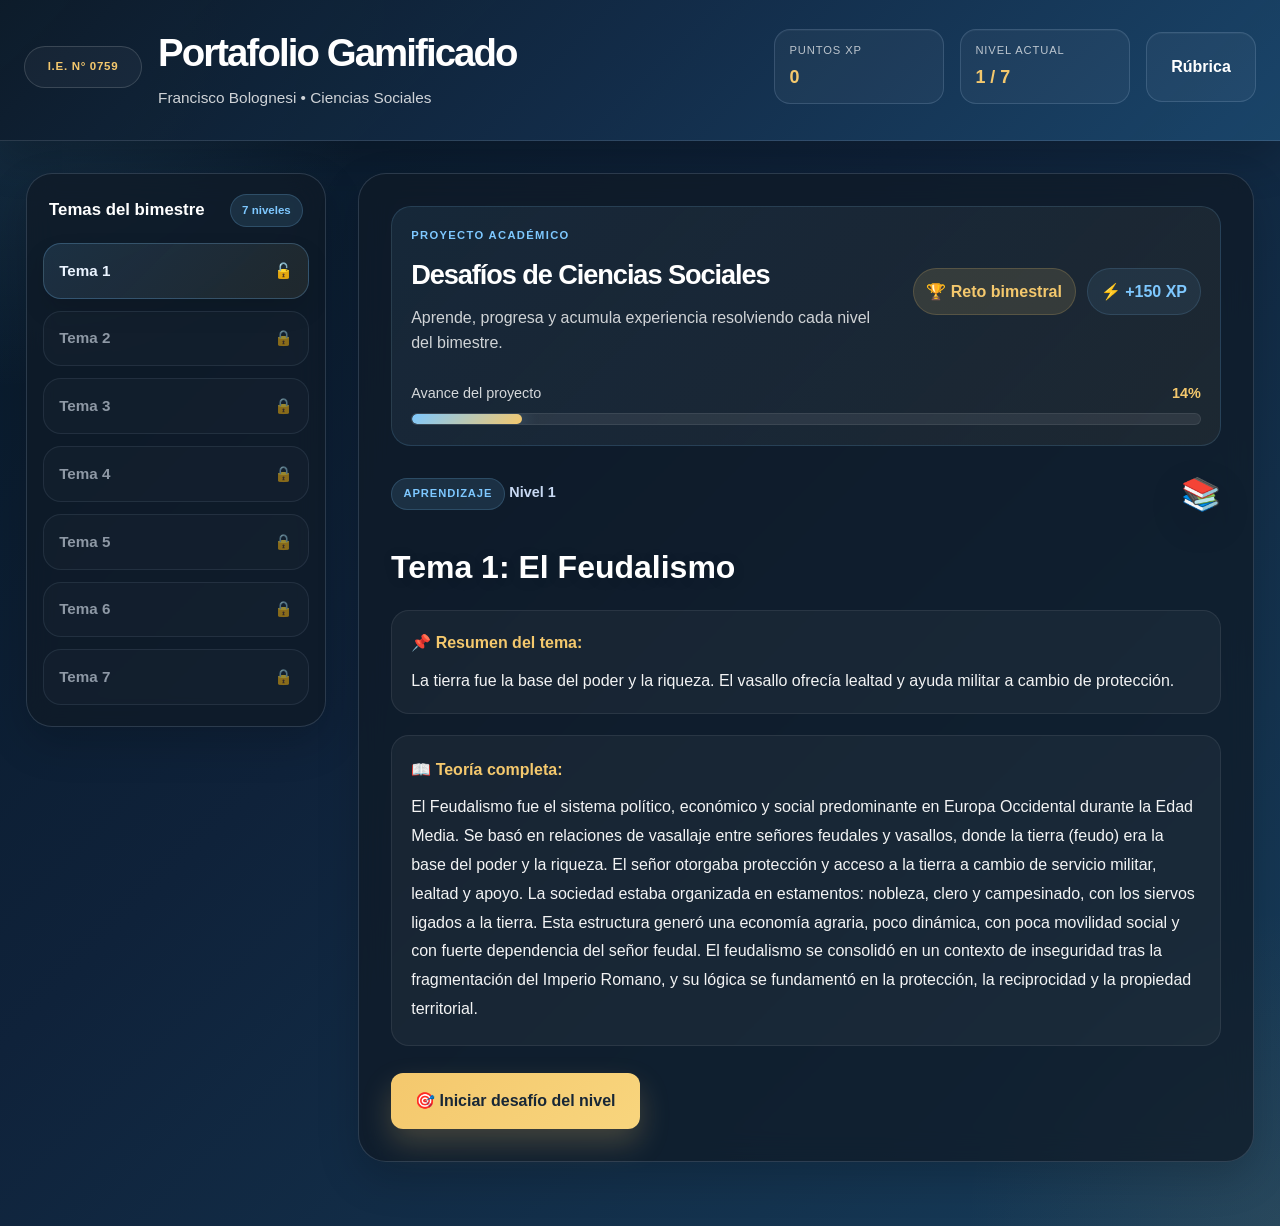
==== commit c93d51a8: "Diseñar un portafolio premium con el mismo estilo visual que la rúbrica y más gamificación visual." ====
--- a/index.html
+++ b/index.html
@@ -46,6 +46,29 @@
       </aside>
 
       <main class="content-panel">
+        <div class="top-summary">
+          <div class="summary-copy">
+            <span class="eyebrow">Proyecto académico</span>
+            <h2>Desafíos de Ciencias Sociales</h2>
+            <p>Aprende, progresa y acumula experiencia resolviendo cada nivel del bimestre.</p>
+          </div>
+
+          <div class="badge-stack">
+            <span class="medal">🏆 Reto bimestral</span>
+            <span class="medal subtle">⚡ +150 XP</span>
+          </div>
+
+          <div class="progress-strip">
+            <div class="progress-label">
+              <span>Avance del proyecto</span>
+              <strong id="overall-progress">14%</strong>
+            </div>
+            <div class="progress-bar">
+              <span id="progress-fill"></span>
+            </div>
+          </div>
+        </div>
+
         <section id="theory-section" class="panel-section">
           <div class="section-topbar">
             <div>
--- a/style.css
+++ b/style.css
@@ -1,16 +1,24 @@
 :root {
-  --primary-color: #1a365d;
-  --secondary-color: #2b6cb0;
-  --accent-color: #17a2b8;
-  --success-color: #2bb673;
-  --danger-color: #e45757;
-  --bg-color: #edf4ff;
-  --surface-color: #ffffff;
-  --surface-alt: #f8fbff;
-  --text-color: #25364d;
-  --muted-text: #5d6d82;
-  --border-color: #dfeaf9;
-  --radius: 14px;
+  --bg-1: #071827;
+  --bg-2: #0f223a;
+  --bg-3: #173d5b;
+  --panel: rgba(15, 28, 43, 0.72);
+  --panel-strong: rgba(18, 35, 52, 0.88);
+  --panel-soft: rgba(255, 255, 255, 0.05);
+  --surface: rgba(255, 255, 255, 0.04);
+  --surface-strong: rgba(255, 255, 255, 0.09);
+  --line: rgba(201, 225, 255, 0.16);
+  --text: #ebf4ff;
+  --muted: #c8d9f3;
+  --primary: #7ec8ff;
+  --primary-strong: #4aa9ff;
+  --accent: #f4c86d;
+  --accent-strong: #e7ae3f;
+  --green: #6fe2b1;
+  --green-soft: rgba(111, 226, 177, 0.12);
+  --danger: #ff7d7d;
+  --shadow: rgba(1, 8, 17, 0.42);
+  --radius: 18px;
 }
 
 * {
@@ -19,31 +27,38 @@
   padding: 0;
 }
 
+html {
+  scroll-behavior: smooth;
+}
+
 body {
   font-family: 'Segoe UI', Tahoma, Geneva, Verdana, sans-serif;
-  background: linear-gradient(180deg, #eef6ff 0%, #f6fbff 100%);
-  color: var(--text-color);
+  background:
+    radial-gradient(circle at top left, rgba(126, 200, 255, 0.15), transparent 22%),
+    radial-gradient(circle at bottom right, rgba(244, 200, 109, 0.08), transparent 18%),
+    linear-gradient(135deg, var(--bg-1) 0%, var(--bg-2) 42%, var(--bg-3) 100%);
+  color: var(--text);
   line-height: 1.6;
 }
 
-button {
+button, a {
   font: inherit;
 }
 
 .app-header {
-  background: linear-gradient(135deg, #12355f, #1c4d8a 60%, #2d73d6);
-  color: white;
-  padding: 1.2rem 1.5rem 1.5rem;
-  box-shadow: 0 8px 28px rgba(18, 53, 95, 0.18);
+  background: linear-gradient(135deg, rgba(12, 25, 39, 0.9), rgba(19, 46, 75, 0.92), rgba(26, 70, 107, 0.95));
+  box-shadow: 0 18px 40px rgba(0, 0, 0, 0.2);
+  border-bottom: 1px solid var(--line);
+  padding: 1.4rem 1.5rem 1.8rem;
 }
 
 .header-container {
-  max-width: 1200px;
+  max-width: 1260px;
   margin: 0 auto;
   display: flex;
   justify-content: space-between;
   align-items: center;
-  gap: 1rem;
+  gap: 1.2rem;
   flex-wrap: wrap;
 }
 
@@ -57,71 +72,101 @@
   display: inline-flex;
   align-items: center;
   justify-content: center;
-  min-width: 100px;
-  background: rgba(255, 255, 255, 0.11);
-  border: 1px solid rgba(255, 255, 255, 0.18);
-  padding: 0.5rem 0.8rem;
+  min-width: 118px;
+  padding: 0.68rem 1rem;
   border-radius: 999px;
-  font-size: 0.8rem;
-  font-weight: 700;
-  letter-spacing: 0.04em;
+  border: 1px solid rgba(255, 255, 255, 0.15);
+  background: rgba(255, 255, 255, 0.04);
+  color: var(--accent);
+  font-size: 0.72rem;
+  font-weight: 800;
+  letter-spacing: 0.06em;
+  text-transform: uppercase;
 }
 
 .brand-block h1 {
-  font-size: clamp(1.6rem, 2.4vw, 2.4rem);
-  margin-bottom: 0.1rem;
+  font-size: clamp(1.8rem, 3vw, 2.8rem);
+  margin-bottom: 0.15rem;
+  letter-spacing: -0.05em;
+  color: white;
 }
 
 .brand-block p {
   color: rgba(255, 255, 255, 0.8);
-  font-size: 0.95rem;
+  font-size: 0.96rem;
 }
 
 .stats-bar {
   display: flex;
   gap: 1rem;
+  align-items: center;
   flex-wrap: wrap;
 }
 
+.stat-item,
+.stat-link {
+  min-height: 70px;
+  border-radius: 16px;
+  border: 1px solid var(--line);
+  background: rgba(255, 255, 255, 0.04);
+  box-shadow: inset 0 1px 0 rgba(255, 255, 255, 0.04);
+}
+
 .stat-item {
-  min-width: 160px;
-  background: rgba(255, 255, 255, 0.08);
-  border: 1px solid rgba(255, 255, 255, 0.12);
-  border-radius: var(--radius);
-  padding: 0.8rem 1rem;
+  min-width: 170px;
+  padding: 0.75rem 0.9rem;
   display: flex;
   flex-direction: column;
+  justify-content: center;
   gap: 0.2rem;
 }
 
 .stat-label {
-  font-size: 0.72rem;
+  font-size: 0.7rem;
   text-transform: uppercase;
-  letter-spacing: 0.04em;
-  color: rgba(255, 255, 255, 0.75);
+  letter-spacing: 0.08em;
+  color: rgba(255, 255, 255, 0.7);
 }
 
 .stat-value {
-  color: #ffde8e;
-  font-weight: 800;
-  font-size: 1.1rem;
+  font-weight: 800;
+  font-size: 1.12rem;
+  color: var(--accent);
+}
+
+.stat-link {
+  display: inline-flex;
+  align-items: center;
+  justify-content: center;
+  padding: 0.8rem 1.15rem;
+  text-decoration: none;
+  color: white;
+  font-weight: 800;
+  min-width: 110px;
+  transition: transform 0.2s ease, box-shadow 0.2s ease;
+}
+
+.stat-link:hover {
+  transform: translateY(-2px);
+  box-shadow: 0 12px 24px rgba(0, 0, 0, 0.15);
 }
 
 .main-container {
-  max-width: 1200px;
-  margin: 2rem auto;
+  max-width: 1260px;
+  margin: 2rem auto 3rem;
   display: grid;
-  grid-template-columns: 300px 1fr;
+  grid-template-columns: 300px minmax(0, 1fr);
   gap: 2rem;
-  padding: 0 1rem 2.5rem;
+  padding: 0 1rem 1rem;
 }
 
 .sidebar,
 .content-panel {
-  background: var(--surface-color);
-  border: 1px solid var(--border-color);
-  border-radius: 20px;
-  box-shadow: 0 12px 30px rgba(18, 53, 95, 0.08);
+  background: rgba(15, 26, 38, 0.74);
+  border: 1px solid var(--line);
+  border-radius: 26px;
+  box-shadow: 0 16px 42px rgba(0, 0, 0, 0.18);
+  backdrop-filter: blur(14px);
 }
 
 .sidebar {
@@ -133,30 +178,31 @@
   display: flex;
   align-items: center;
   justify-content: space-between;
-  gap: 0.5rem;
+  gap: 0.7rem;
   margin-bottom: 1rem;
-  padding: 0 0.5rem;
+  padding: 0 0.38rem;
 }
 
 .sidebar-header h2 {
   font-size: 1.05rem;
-  color: var(--primary-color);
-  font-weight: 700;
+  color: white;
+  font-weight: 800;
 }
 
 .mini-tag {
-  background: #edf6ff;
-  color: var(--primary-color);
+  background: rgba(126, 200, 255, 0.12);
+  color: var(--primary);
+  border: 1px solid rgba(126, 200, 255, 0.2);
   border-radius: 999px;
   font-size: 0.72rem;
-  font-weight: 700;
-  padding: 0.36rem 0.6rem;
+  font-weight: 800;
+  padding: 0.38rem 0.7rem;
 }
 
 .levels-menu {
   display: flex;
   flex-direction: column;
-  gap: 0.7rem;
+  gap: 0.75rem;
 }
 
 .level-btn {
@@ -166,46 +212,144 @@
   align-items: center;
   gap: 0.75rem;
   text-align: left;
-  background: var(--surface-alt);
-  color: var(--text-color);
-  border: 1px solid var(--border-color);
+  background: rgba(255, 255, 255, 0.03);
+  color: var(--text);
+  border: 1px solid var(--line);
   border-radius: var(--radius);
-  padding: 0.9rem 0.95rem;
+  padding: 0.92rem 0.95rem;
   cursor: pointer;
   transition: transform 0.15s ease, border-color 0.15s ease, background 0.15s ease, box-shadow 0.15s ease;
-  font-weight: 500;
+  font-weight: 600;
   font-size: 0.95rem;
 }
 
 .level-btn:hover:not(:disabled) {
   transform: translateY(-2px);
-  border-color: var(--secondary-color);
-  background: #eaf3ff;
-  box-shadow: 0 6px 12px rgba(43, 108, 176, 0.12);
+  border-color: rgba(126, 200, 255, 0.35);
+  background: rgba(126, 200, 255, 0.06);
+  box-shadow: 0 10px 22px rgba(0, 0, 0, 0.12);
 }
 
 .level-btn.active {
-  background: linear-gradient(135deg, #edf5ff, #dfeeff);
-  border-color: var(--secondary-color);
-  font-weight: 700;
-  box-shadow: 0 4px 12px rgba(43, 108, 176, 0.15);
+  background: linear-gradient(135deg, rgba(126, 200, 255, 0.12), rgba(244, 200, 109, 0.08));
+  border-color: rgba(126, 200, 255, 0.25);
+  font-weight: 800;
+  box-shadow: 0 12px 24px rgba(0, 0, 0, 0.12);
 }
 
 .level-btn:disabled {
-  opacity: 0.55;
+  opacity: 0.58;
   cursor: not-allowed;
 }
 
 .content-panel {
   padding: 2rem;
-  border-radius: 24px;
-  transition: all 0.3s ease;
+  border-radius: 28px;
+}
+
+.top-summary {
+  display: grid;
+  grid-template-columns: 1.2fr 0.8fr;
+  gap: 1rem;
+  align-items: center;
+  background: linear-gradient(135deg, rgba(126, 200, 255, 0.08), rgba(244, 200, 109, 0.06));
+  border: 1px solid rgba(126, 200, 255, 0.15);
+  border-radius: 20px;
+  padding: 1.3rem 1.2rem;
+  margin-bottom: 1.4rem;
+}
+
+.summary-copy {
+  display: grid;
+  gap: 0.5rem;
+}
+
+.eyebrow {
+  display: inline-block;
+  font-size: 0.7rem;
+  letter-spacing: 0.12em;
+  text-transform: uppercase;
+  font-weight: 800;
+  color: var(--primary);
+}
+
+.summary-copy h2 {
+  font-size: clamp(1.7rem, 2vw, 2.5rem);
+  color: white;
+  letter-spacing: -0.04em;
+}
+
+.summary-copy p {
+  color: rgba(255, 255, 255, 0.8);
+  max-width: 52ch;
+}
+
+.badge-stack {
+  display: flex;
+  flex-wrap: wrap;
+  gap: 0.7rem;
+  justify-content: flex-end;
+}
+
+.medal {
+  display: inline-flex;
+  align-items: center;
+  justify-content: center;
+  min-height: 42px;
+  padding: 0.6rem 0.8rem;
+  border-radius: 999px;
+  background: rgba(244, 200, 109, 0.12);
+  border: 1px solid rgba(244, 200, 109, 0.18);
+  color: var(--accent);
+  font-weight: 800;
+}
+
+.medal.subtle {
+  background: rgba(126, 200, 255, 0.08);
+  border-color: rgba(126, 200, 255, 0.14);
+  color: var(--primary);
+}
+
+.progress-strip {
+  grid-column: 1 / -1;
+  padding-top: 0.6rem;
+}
+
+.progress-label {
+  display: flex;
+  align-items: center;
+  justify-content: space-between;
+  gap: 1rem;
+  margin-bottom: 0.5rem;
+  color: rgba(255, 255, 255, 0.82);
+  font-size: 0.9rem;
+}
+
+.progress-label strong {
+  color: var(--accent);
+}
+
+.progress-bar {
+  width: 100%;
+  height: 12px;
+  border-radius: 999px;
+  background: rgba(255,255,255,0.08);
+  overflow: hidden;
+  border: 1px solid rgba(255,255,255,0.08);
+}
+
+.progress-bar span {
+  display: block;
+  width: 14%;
+  height: 100%;
+  border-radius: inherit;
+  background: linear-gradient(135deg, var(--primary) 0%, var(--accent) 100%);
+  box-shadow: 0 0 18px rgba(126, 200, 255, 0.35);
 }
 
 .panel-section {
   min-height: 420px;
-  transition: all 0.3s ease;
-  border-radius: 16px;
+  border-radius: 22px;
 }
 
 .section-topbar {
@@ -213,39 +357,37 @@
   justify-content: space-between;
   align-items: center;
   gap: 1rem;
-  margin-bottom: 1.5rem;
+  margin-bottom: 1.4rem;
 }
 
 .section-kicker {
   display: inline-block;
-  background: rgba(255, 255, 255, 0.25);
-  color: white;
+  background: rgba(126, 200, 255, 0.12);
+  color: var(--primary);
+  border: 1px solid rgba(126, 200, 255, 0.18);
   border-radius: 999px;
-  padding: 0.35rem 0.7rem;
-  font-size: 0.72rem;
-  font-weight: 700;
-  letter-spacing: 0.04em;
+  padding: 0.38rem 0.72rem;
+  font-size: 0.7rem;
+  font-weight: 800;
+  letter-spacing: 0.08em;
   text-transform: uppercase;
 }
 
 .level-progress {
   font-size: 0.9rem;
-  font-weight: 700;
-  color: rgba(255, 255, 255, 0.85);
+  font-weight: 800;
+  color: var(--muted);
 }
 
 .theme-emoji {
   font-size: 2rem;
+  filter: drop-shadow(0 12px 18px rgba(0,0,0,0.12));
   animation: bounce 2s infinite;
 }
 
 @keyframes bounce {
-  0%, 100% {
-    transform: translateY(0);
-  }
-  50% {
-    transform: translateY(-8px);
-  }
+  0%, 100% { transform: translateY(0); }
+  50% { transform: translateY(-8px); }
 }
 
 #level-title,
@@ -253,115 +395,104 @@
 #completion-message {
   margin-bottom: 1rem;
   color: white;
-  text-shadow: 0 2px 4px rgba(0, 0, 0, 0.1);
+  text-shadow: 0 2px 14px rgba(0,0,0,0.12);
   font-weight: 800;
 }
 
 #level-title {
-  font-size: clamp(1.8rem, 2.4vw, 2.4rem);
+  font-size: clamp(1.8rem, 2.5vw, 2.5rem);
 }
 
 #question-text {
-  font-size: clamp(1.4rem, 2vw, 2rem);
-  margin-top: 1.5rem;
+  font-size: clamp(1.3rem, 2vw, 2rem);
+  margin-top: 1.15rem;
+}
+
+.summary-box,
+.theory-box,
+.feedback-box,
+.completion-card {
+  background: rgba(255, 255, 255, 0.04);
+  border: 1px solid rgba(255, 255, 255, 0.08);
+  border-radius: 18px;
 }
 
 .summary-box {
-  background: rgba(255, 255, 255, 0.2);
-  border: 2px solid rgba(255, 255, 255, 0.3);
-  border-radius: 14px;
-  padding: 1.2rem;
-  margin-bottom: 1.5rem;
-  backdrop-filter: blur(10px);
-}
-
-.summary-box h3 {
-  color: white;
+  padding: 1.2rem 1.2rem 1.1rem;
+  margin-bottom: 1.3rem;
+}
+
+.summary-box h3,
+.theory-box h3 {
+  color: var(--accent);
   font-size: 1rem;
-  margin-bottom: 0.6rem;
-  font-weight: 700;
-}
-
-.summary-text {
+  margin-bottom: 0.7rem;
+  font-weight: 800;
+}
+
+.summary-text,
+.theory-text {
   color: rgba(255, 255, 255, 0.95);
-  font-size: 0.95rem;
-  line-height: 1.7;
+  line-height: 1.8;
+  font-size: 1rem;
   font-weight: 500;
 }
 
 .theory-box {
-  background: rgba(255, 255, 255, 0.15);
-  border: 2px solid rgba(255, 255, 255, 0.25);
-  border-radius: 14px;
-  padding: 1.5rem 1.4rem;
-  margin-bottom: 1.8rem;
-  backdrop-filter: blur(10px);
-}
-
-.theory-box h3 {
-  color: white;
-  font-size: 1rem;
-  margin-bottom: 0.8rem;
-  font-weight: 700;
+  padding: 1.3rem 1.2rem;
+  margin-bottom: 1.7rem;
 }
 
 .theory-text {
   white-space: pre-line;
-  font-size: 1rem;
-  color: rgba(255, 255, 255, 0.9);
-  line-height: 1.8;
-  font-weight: 500;
 }
 
 .btn {
   display: inline-flex;
   align-items: center;
   justify-content: center;
-  padding: 1rem 1.5rem;
+  padding: 0.95rem 1.5rem;
   border: none;
   border-radius: 12px;
-  font-weight: 700;
+  font-weight: 800;
   cursor: pointer;
   transition: transform 0.2s ease, filter 0.2s ease, box-shadow 0.2s ease;
   font-size: 1rem;
-  letter-spacing: 0.02em;
 }
 
 .btn:hover {
   transform: translateY(-2px);
-  filter: brightness(1.08);
-  box-shadow: 0 8px 20px rgba(0, 0, 0, 0.2);
+  filter: brightness(1.05);
+  box-shadow: 0 10px 22px rgba(0,0,0,0.14);
 }
 
 .btn-primary {
-  background: linear-gradient(135deg, rgba(255, 255, 255, 0.9), rgba(255, 255, 255, 0.8));
-  color: #1a365d;
-  box-shadow: 0 8px 20px rgba(0, 0, 0, 0.15);
-  font-weight: 800;
+  background: linear-gradient(135deg, var(--accent) 0%, #f8d57d 100%);
+  color: #182736;
+  box-shadow: 0 14px 30px rgba(244, 200, 109, 0.22);
 }
 
 .btn-secondary {
-  background: linear-gradient(135deg, rgba(255, 255, 255, 0.85), rgba(255, 255, 255, 0.75));
-  color: #1a365d;
-  font-weight: 800;
-  box-shadow: 0 6px 16px rgba(0, 0, 0, 0.12);
+  background: linear-gradient(135deg, rgba(255,255,255,0.08), rgba(255,255,255,0.04));
+  color: white;
+  border: 1px solid rgba(255,255,255,0.08);
 }
 
 .options-grid {
   display: flex;
   flex-direction: column;
   gap: 0.9rem;
-  margin-top: 1.5rem;
+  margin-top: 1.1rem;
 }
 
 .option-btn {
   width: 100%;
-  background: rgba(255, 255, 255, 0.95);
-  border: 2px solid rgba(255, 255, 255, 0.4);
+  background: rgba(255,255,255,0.04);
+  border: 1px solid rgba(255,255,255,0.08);
   border-radius: 12px;
   text-align: left;
-  padding: 1.1rem 1.2rem;
-  color: var(--text-color);
+  padding: 1.05rem 1.1rem;
+  color: var(--text);
   cursor: pointer;
   transition: all 0.2s ease;
   font-weight: 600;
@@ -369,26 +500,24 @@
 }
 
 .option-btn:hover:not(:disabled) {
-  border-color: white;
+  border-color: rgba(126, 200, 255, 0.25);
   transform: translateY(-2px);
-  background: white;
-  box-shadow: 0 8px 20px rgba(0, 0, 0, 0.15);
+  background: rgba(255,255,255,0.06);
+  box-shadow: 0 10px 18px rgba(0,0,0,0.1);
 }
 
 .option-btn.correct {
-  background: #dff7ea;
-  border-color: var(--success-color);
-  color: #0d6037;
-  font-weight: 700;
-  box-shadow: 0 6px 16px rgba(43, 182, 115, 0.2);
+  background: rgba(111, 226, 177, 0.12);
+  border-color: rgba(111, 226, 177, 0.3);
+  color: #dffef1;
+  font-weight: 800;
 }
 
 .option-btn.incorrect {
-  background: #feeaea;
-  border-color: var(--danger-color);
-  color: #7c2828;
-  font-weight: 700;
-  box-shadow: 0 6px 16px rgba(228, 87, 87, 0.2);
+  background: rgba(255, 125, 125, 0.1);
+  border-color: rgba(255, 125, 125, 0.25);
+  color: #ffd6d6;
+  font-weight: 800;
 }
 
 .option-btn:disabled {
@@ -396,17 +525,13 @@
 }
 
 .feedback-box {
-  margin-top: 1.8rem;
-  background: rgba(255, 255, 255, 0.2);
-  border: 2px solid rgba(255, 255, 255, 0.3);
-  border-radius: 12px;
-  padding: 1.2rem;
-  backdrop-filter: blur(10px);
+  margin-top: 1.7rem;
+  padding: 1.1rem 1rem;
 }
 
 .feedback-box p {
-  margin-bottom: 1.2rem;
-  color: white;
+  margin-bottom: 1rem;
+  color: rgba(255,255,255,0.95);
   font-weight: 600;
   line-height: 1.7;
   font-size: 0.98rem;
@@ -417,11 +542,8 @@
   display: grid;
   place-items: center;
   text-align: center;
-  background: rgba(255, 255, 255, 0.15);
-  border: 2px solid rgba(255, 255, 255, 0.25);
-  border-radius: 16px;
   padding: 2.5rem 1.5rem;
-  backdrop-filter: blur(10px);
+  background: linear-gradient(135deg, rgba(126, 200, 255, 0.06), rgba(244, 200, 109, 0.05));
 }
 
 .completion-icon {
@@ -443,13 +565,12 @@
 
 .completion-card h2 {
   color: white;
-  text-shadow: 0 2px 4px rgba(0, 0, 0, 0.1);
-  margin-bottom: 0.5rem;
+  margin-bottom: 0.7rem;
 }
 
 .completion-card p {
-  max-width: 420px;
-  color: rgba(255, 255, 255, 0.9);
+  max-width: 440px;
+  color: rgba(255,255,255,0.8);
   margin-bottom: 1.5rem;
   font-weight: 500;
   font-size: 1rem;
@@ -467,6 +588,14 @@
   .content-panel {
     padding: 1.5rem;
   }
+
+  .top-summary {
+    grid-template-columns: 1fr;
+  }
+
+  .badge-stack {
+    justify-content: flex-start;
+  }
 }
 
 @media (max-width: 540px) {
@@ -493,7 +622,7 @@
 
   #level-title,
   #question-text {
-    font-size: 1.4rem;
+    font-size: 1.45rem;
   }
 
   .theory-box,
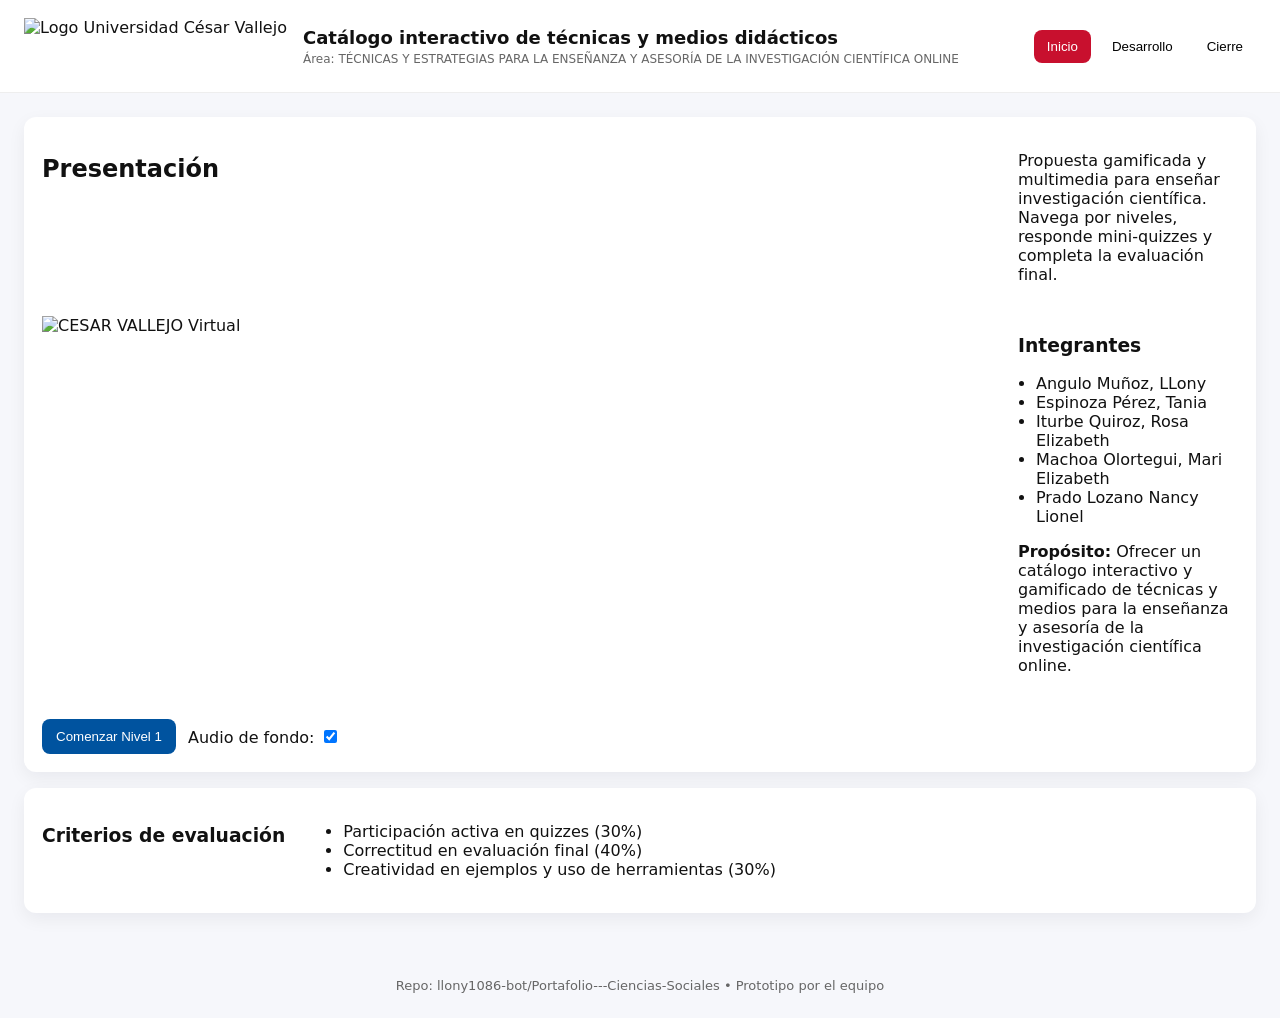
==== commit 9ec93aea: "feat: agregar prototipo interactivo gamificado (estructura, datos y placeholders de recursos)" ====
--- a/index.html
+++ b/index.html
@@ -1,124 +1,97 @@
-<!DOCTYPE html>
+<!doctype html>
 <html lang="es">
-  <head>
-    <meta charset="UTF-8" />
-    <meta name="viewport" content="width=device-width, initial-scale=1.0" />
-    <title>Portafolio Gamificado | Ciencias Sociales</title>
-    <meta
-      name="description"
-      content="Portafolio gamificado para Ciencias Sociales, con niveles y desafíos interactivos."
-    />
-    <link rel="stylesheet" href="style.css" />
-    <script src="script.js" defer></script>
-  </head>
-  <body>
-    <header class="app-header">
-      <div class="header-container">
-        <div class="brand-block">
-          <span class="brand-badge">I.E. N° 0759</span>
-          <div>
-            <h1>Portafolio Gamificado</h1>
-            <p>Francisco Bolognesi • Ciencias Sociales</p>
-          </div>
+<head>
+  <meta charset="utf-8">
+  <meta name="viewport" content="width=device-width,initial-scale=1">
+  <title>Catálogo interactivo — Técnicas y medios didácticos</title>
+  <link rel="stylesheet" href="assets/css/style.css">
+  <!-- GSAP for animations, Howler for audio -->
+  <script src="https://cdnjs.cloudflare.com/ajax/libs/gsap/3.12.2/gsap.min.js" defer></script>
+  <script src="https://cdnjs.cloudflare.com/ajax/libs/howler/2.2.3/howler.min.js" defer></script>
+</head>
+<body>
+  <header class="site-header">
+    <div class="brand">
+      <img src="assets/images/cesar-vallejo-1.png" alt="Logo Universidad César Vallejo" class="logo">
+      <div>
+        <h1>Catálogo interactivo de técnicas y medios didácticos</h1>
+        <p class="area">Área: TÉCNICAS Y ESTRATEGIAS PARA LA ENSEÑANZA Y ASESORÍA DE LA INVESTIGACIÓN CIENTÍFICA ONLINE</p>
+      </div>
+    </div>
+    <nav class="top-nav">
+      <button data-section="inicio" class="nav-btn active">Inicio</button>
+      <button data-section="desarrollo" class="nav-btn">Desarrollo</button>
+      <button data-section="cierre" class="nav-btn">Cierre</button>
+    </nav>
+  </header>
+
+  <main id="main">
+    <section id="inicio" class="section active">
+      <div class="card hero">
+        <h2>Presentación</h2>
+        <p class="lead">Propuesta gamificada y multimedia para enseñar investigación científica. Navega por niveles, responde mini-quizzes y completa la evaluación final.</p>
+        <div class="cover-logos">
+          <img src="assets/images/cesar-vallejo-virtual-2.png" alt="CESAR VALLEJO Virtual" class="virtual-logo">
         </div>
 
-        <div class="stats-bar">
-          <div class="stat-item">
-            <span class="stat-label">Puntos XP</span>
-            <span id="score-display" class="stat-value">0</span>
-          </div>
-          <div class="stat-item">
-            <span class="stat-label">Nivel actual</span>
-            <span id="level-display" class="stat-value">1 / 7</span>
-          </div>
-          <a class="stat-link" href="rubrica.html" aria-label="Abrir rúbrica profesional">Rúbrica</a>
+        <div class="meta">
+          <h3>Integrantes</h3>
+          <ul>
+            <li>Angulo Muñoz, LLony</li>
+            <li>Espinoza Pérez, Tania</li>
+            <li>Iturbe Quiroz, Rosa Elizabeth</li>
+            <li>Machoa Olortegui, Mari Elizabeth</li>
+            <li>Prado Lozano Nancy Lionel</li>
+          </ul>
+          <p class="purpose"><strong>Propósito:</strong> Ofrecer un catálogo interactivo y gamificado de técnicas y medios para la enseñanza y asesoría de la investigación científica online.</p>
+        </div>
+
+        <div class="controls">
+          <button id="start-btn" class="primary">Comenzar Nivel 1</button>
+          <label class="audio-toggle">Audio de fondo: <input id="audio-toggle" type="checkbox" checked></label>
         </div>
       </div>
-    </header>
 
-    <div class="main-container">
-      <aside class="sidebar">
-        <div class="sidebar-header">
-          <h2>Temas del bimestre</h2>
-          <span class="mini-tag">7 niveles</span>
+      <div class="card info">
+        <h3>Criterios de evaluación</h3>
+        <ul>
+          <li>Participación activa en quizzes (30%)</li>
+          <li>Correctitud en evaluación final (40%)</li>
+          <li>Creatividad en ejemplos y uso de herramientas (30%)</li>
+        </ul>
+      </div>
+    </section>
+
+    <section id="desarrollo" class="section">
+      <div class="level-area">
+        <h2 id="level-title">Nivel 1 — Técnicas Didácticas</h2>
+        <div id="progress" class="progress"><div id="progress-bar"></div></div>
+        <div id="catalogue" class="catalogue"></div>
+        <div id="quiz" class="quiz"></div>
+        <div class="level-controls">
+          <button id="prev-level" class="secondary" disabled>Anterior</button>
+          <button id="next-level" class="secondary">Siguiente</button>
         </div>
-        <div id="levels-menu" class="levels-menu"></div>
-      </aside>
+      </div>
+    </section>
 
-      <main class="content-panel">
-        <div class="top-summary">
-          <div class="summary-copy">
-            <span class="eyebrow">Proyecto académico</span>
-            <h2>Desafíos de Ciencias Sociales</h2>
-            <p>Aprende, progresa y acumula experiencia resolviendo cada nivel del bimestre.</p>
-          </div>
+    <section id="cierre" class="section">
+      <div class="card final">
+        <h2>Evaluación final</h2>
+        <p>Completa la evaluación gamificada. Al finalizar podrás descargar tu resultado.</p>
+        <div id="final-quiz"></div>
+        <div class="final-controls">
+          <button id="download-result" class="primary" disabled>Descargar Resultado</button>
+          <button id="restart" class="secondary">Reiniciar</button>
+        </div>
+      </div>
+    </section>
+  </main>
 
-          <div class="badge-stack">
-            <span class="medal">🏆 Reto bimestral</span>
-            <span class="medal subtle">⚡ +150 XP</span>
-          </div>
+  <footer class="site-footer">
+    <p>Repo: llony1086-bot/Portafolio---Ciencias-Sociales • Prototipo por el equipo</p>
+  </footer>
 
-          <div class="progress-strip">
-            <div class="progress-label">
-              <span>Avance del proyecto</span>
-              <strong id="overall-progress">14%</strong>
-            </div>
-            <div class="progress-bar">
-              <span id="progress-fill"></span>
-            </div>
-          </div>
-        </div>
-
-        <section id="theory-section" class="panel-section">
-          <div class="section-topbar">
-            <div>
-              <span class="section-kicker">Aprendizaje</span>
-              <span class="level-progress" id="level-progress-text">Nivel 1</span>
-            </div>
-            <span class="theme-emoji" id="theme-emoji">📚</span>
-          </div>
-
-          <h2 id="level-title">Tema 1: El Feudalismo</h2>
-
-          <div class="summary-box">
-            <h3>📌 Resumen del tema:</h3>
-            <p id="summary-content" class="summary-text"></p>
-          </div>
-
-          <div class="theory-box">
-            <h3>📖 Teoría completa:</h3>
-            <div id="theory-content" class="theory-text"></div>
-          </div>
-
-          <button id="start-quiz-btn" class="btn btn-primary">🎯 Iniciar desafío del nivel</button>
-        </section>
-
-        <section id="quiz-section" class="panel-section hidden">
-          <div class="section-topbar">
-            <div>
-              <span class="section-kicker">Evaluación</span>
-              <span id="quiz-progress" class="level-progress">Pregunta 1 de 3</span>
-            </div>
-          </div>
-
-          <h2 id="question-text">Pregunta</h2>
-          <div id="options-container" class="options-grid"></div>
-
-          <div id="feedback-container" class="feedback-box hidden">
-            <p id="feedback-text"></p>
-            <button id="next-question-btn" class="btn btn-secondary">➜ Siguiente pregunta</button>
-          </div>
-        </section>
-
-        <section id="completion-section" class="panel-section hidden">
-          <div class="completion-card">
-            <div class="completion-icon">🎉</div>
-            <h2 id="completion-message">¡Nivel completado!</h2>
-            <p>Has superado este desafío. Puedes continuar con el siguiente nivel.</p>
-            <button id="continue-btn" class="btn btn-primary">➜ Siguiente nivel</button>
-          </div>
-        </section>
-      </main>
-    </div>
-  </body>
+  <script src="assets/js/app.js" defer></script>
+</body>
 </html>
--- a/assets/css/style.css
+++ b/assets/css/style.css
@@ -0,0 +1,41 @@
+/* Estilos base y tema visual */
+:root{
+  --primary:#c8102e; /* rojo institucional */
+  --accent:#00539f; /* azul */
+  --bg:#f6f7fb;
+  --card:#ffffff;
+  --muted:#666;
+}
+*{box-sizing:border-box}
+body{font-family:Inter, system-ui, -apple-system, 'Segoe UI', Roboto; margin:0; background:var(--bg); color:#111}
+.site-header{display:flex;justify-content:space-between;align-items:center;padding:18px 24px;background:linear-gradient(90deg,var(--card),#fff);border-bottom:1px solid #eee}
+.brand{display:flex;gap:16px;align-items:center}
+.brand .logo{height:56px}
+.brand h1{margin:0;font-size:18px}
+.area{margin:4px 0 0;font-size:12px;color:var(--muted)}
+.top-nav{display:flex;gap:8px}
+.nav-btn{background:transparent;border:1px solid transparent;padding:8px 12px;border-radius:8px;cursor:pointer}
+.nav-btn.active{background:var(--primary);color:#fff}
+main{padding:24px}
+.section{display:none}
+.section.active{display:block}
+.card{background:var(--card);padding:18px;border-radius:12px;box-shadow:0 6px 18px rgba(16,24,40,0.06);margin-bottom:16px}
+.hero{display:grid;grid-template-columns:1fr 220px;gap:16px;align-items:start}
+.cover-logos img{height:64px}
+.meta ul{margin:6px 0 0;padding-left:18px}
+.controls{display:flex;gap:12px;align-items:center;margin-top:12px}
+.primary{background:var(--accent);color:#fff;border:0;padding:10px 14px;border-radius:8px;cursor:pointer}
+.secondary{background:#fff;color:var(--accent);border:1px solid #e6eaf6;padding:8px 12px;border-radius:8px;cursor:pointer}
+.info{display:flex;gap:18px}
+.level-area{display:flex;flex-direction:column;gap:12px}
+.catalogue{display:grid;grid-template-columns:repeat(auto-fit,minmax(240px,1fr));gap:12px}
+.card.item{padding:12px}
+.progress{height:14px;background:#eee;border-radius:999px;overflow:hidden}
+#progress-bar{height:100%;width:0;background:linear-gradient(90deg,var(--primary),var(--accent));}
+.quiz{margin-top:12px}
+.quiz .question{background:#fbfbff;padding:12px;border-radius:8px}
+.quiz .answers{display:flex;flex-direction:column;gap:8px;margin-top:8px}
+.answer-btn{padding:8px 10px;border-radius:8px;border:1px solid #e6e6e6;background:#fff;cursor:pointer;text-align:left}
+.site-footer{padding:12px 24px;font-size:13px;color:var(--muted);text-align:center}
+.final{max-width:720px;margin:0 auto}
+@media (max-width:800px){.hero{grid-template-columns:1fr} .brand h1{font-size:16px}.cover-logos{display:none}}
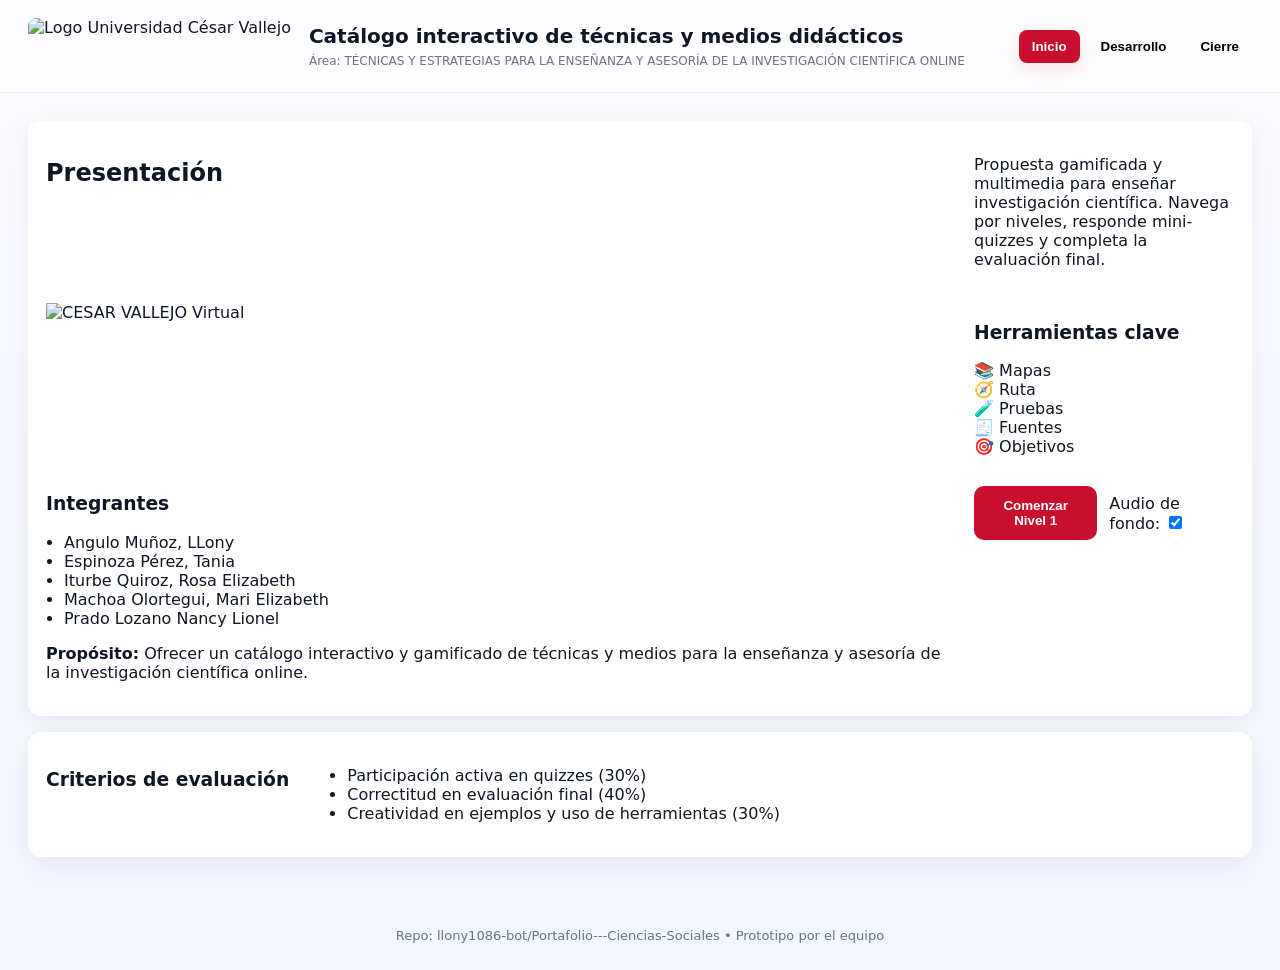
==== commit a13e63c6: "Add a stronger visual “Herramientas clave” section to improve impact and clarity on the landing page" ====
--- a/index.html
+++ b/index.html
@@ -32,6 +32,32 @@
         <p class="lead">Propuesta gamificada y multimedia para enseñar investigación científica. Navega por niveles, responde mini-quizzes y completa la evaluación final.</p>
         <div class="cover-logos">
           <img src="assets/images/cesar-vallejo-virtual-2.png" alt="CESAR VALLEJO Virtual" class="virtual-logo">
+        </div>
+
+        <div class="tool-showcase" aria-label="Herramientas del curso">
+          <h3>Herramientas clave</h3>
+          <div class="tool-row">
+            <div class="tool-card">
+              <span class="tool-emoji" aria-hidden="true">📚</span>
+              <span>Mapas</span>
+            </div>
+            <div class="tool-card">
+              <span class="tool-emoji" aria-hidden="true">🧭</span>
+              <span>Ruta</span>
+            </div>
+            <div class="tool-card">
+              <span class="tool-emoji" aria-hidden="true">🧪</span>
+              <span>Pruebas</span>
+            </div>
+            <div class="tool-card">
+              <span class="tool-emoji" aria-hidden="true">🧾</span>
+              <span>Fuentes</span>
+            </div>
+            <div class="tool-card">
+              <span class="tool-emoji" aria-hidden="true">🎯</span>
+              <span>Objetivos</span>
+            </div>
+          </div>
         </div>
 
         <div class="meta">
--- a/assets/css/style.css
+++ b/assets/css/style.css
@@ -1,41 +1,47 @@
-/* Estilos base y tema visual */
+/* Estilos mejorados — apariencia premium, badges y microinteracciones */
 :root{
-  --primary:#c8102e; /* rojo institucional */
-  --accent:#00539f; /* azul */
-  --bg:#f6f7fb;
+  --primary:#c8102e;
+  --accent:#0b5bd7;
+  --bg:linear-gradient(180deg,#fbfbff,#f2f6ff);
   --card:#ffffff;
-  --muted:#666;
+  --muted:#6b7280;
+  --glass: rgba(255,255,255,0.7);
 }
 *{box-sizing:border-box}
-body{font-family:Inter, system-ui, -apple-system, 'Segoe UI', Roboto; margin:0; background:var(--bg); color:#111}
-.site-header{display:flex;justify-content:space-between;align-items:center;padding:18px 24px;background:linear-gradient(90deg,var(--card),#fff);border-bottom:1px solid #eee}
-.brand{display:flex;gap:16px;align-items:center}
-.brand .logo{height:56px}
-.brand h1{margin:0;font-size:18px}
-.area{margin:4px 0 0;font-size:12px;color:var(--muted)}
+body{font-family:Inter, system-ui, -apple-system, 'Segoe UI', Roboto; margin:0; background:var(--bg); color:#0f1724}
+.site-header{display:flex;justify-content:space-between;align-items:center;padding:18px 28px;background:rgba(255,255,255,0.6);backdrop-filter:blur(6px);border-bottom:1px solid rgba(12,20,40,0.06)}
+.brand{display:flex;gap:18px;align-items:center}
+.brand .logo{height:56px;border-radius:8px}
+.brand h1{margin:0;font-size:20px}
+.area{margin:6px 0 0;font-size:12px;color:var(--muted)}
 .top-nav{display:flex;gap:8px}
-.nav-btn{background:transparent;border:1px solid transparent;padding:8px 12px;border-radius:8px;cursor:pointer}
-.nav-btn.active{background:var(--primary);color:#fff}
-main{padding:24px}
+.nav-btn{background:transparent;border:1px solid transparent;padding:8px 12px;border-radius:8px;cursor:pointer;font-weight:600}
+.nav-btn.active{background:var(--primary);color:#fff;box-shadow:0 6px 18px rgba(200,16,46,0.12)}
+main{padding:28px}
 .section{display:none}
 .section.active{display:block}
-.card{background:var(--card);padding:18px;border-radius:12px;box-shadow:0 6px 18px rgba(16,24,40,0.06);margin-bottom:16px}
-.hero{display:grid;grid-template-columns:1fr 220px;gap:16px;align-items:start}
-.cover-logos img{height:64px}
-.meta ul{margin:6px 0 0;padding-left:18px}
+.card{background:var(--card);padding:18px;border-radius:12px;box-shadow:0 8px 30px rgba(16,24,40,0.06);margin-bottom:16px}
+.hero{display:grid;grid-template-columns:1fr 260px;gap:18px;align-items:start}
+.cover-logos img{height:72px}
+.meta ul{margin:8px 0 0;padding-left:18px}
 .controls{display:flex;gap:12px;align-items:center;margin-top:12px}
-.primary{background:var(--accent);color:#fff;border:0;padding:10px 14px;border-radius:8px;cursor:pointer}
-.secondary{background:#fff;color:var(--accent);border:1px solid #e6eaf6;padding:8px 12px;border-radius:8px;cursor:pointer}
+.primary{background:var(--primary);color:#fff;border:0;padding:12px 16px;border-radius:10px;cursor:pointer;font-weight:700}
+.secondary{background:#fff;color:var(--accent);border:1px solid rgba(11,91,215,0.12);padding:10px 14px;border-radius:10px;cursor:pointer}
 .info{display:flex;gap:18px}
-.level-area{display:flex;flex-direction:column;gap:12px}
-.catalogue{display:grid;grid-template-columns:repeat(auto-fit,minmax(240px,1fr));gap:12px}
-.card.item{padding:12px}
-.progress{height:14px;background:#eee;border-radius:999px;overflow:hidden}
-#progress-bar{height:100%;width:0;background:linear-gradient(90deg,var(--primary),var(--accent));}
+.level-area{display:flex;flex-direction:column;gap:14px}
+.catalogue{display:grid;grid-template-columns:repeat(auto-fit,minmax(260px,1fr));gap:14px}
+.card.item{padding:16px;position:relative;overflow:hidden}
+.card.item h4{margin:0 0 6px}
+.badge{position:absolute;top:12px;right:12px;padding:6px 10px;border-radius:999px;font-size:12px;background:var(--glass);border:1px solid rgba(0,0,0,0.04)}
+.item-meta{font-size:13px;color:var(--muted);margin-top:8px}
+.progress{height:14px;background:#e9eefc;border-radius:999px;overflow:hidden}
+#progress-bar{height:100%;width:0;background:linear-gradient(90deg,var(--primary),var(--accent));transition:width 600ms ease}
 .quiz{margin-top:12px}
-.quiz .question{background:#fbfbff;padding:12px;border-radius:8px}
-.quiz .answers{display:flex;flex-direction:column;gap:8px;margin-top:8px}
-.answer-btn{padding:8px 10px;border-radius:8px;border:1px solid #e6e6e6;background:#fff;cursor:pointer;text-align:left}
-.site-footer{padding:12px 24px;font-size:13px;color:var(--muted);text-align:center}
-.final{max-width:720px;margin:0 auto}
-@media (max-width:800px){.hero{grid-template-columns:1fr} .brand h1{font-size:16px}.cover-logos{display:none}}
+.quiz .question{background:linear-gradient(180deg,#fff,#fbfbff);padding:12px;border-radius:10px}
+.quiz .answers{display:flex;flex-direction:column;gap:10px;margin-top:10px}
+.answer-btn{padding:10px 12px;border-radius:10px;border:1px solid #eef2ff;background:#fff;cursor:pointer;text-align:left;transition:transform 120ms ease}
+.answer-btn:hover{transform:translateY(-4px)}
+.site-footer{padding:14px 28px;font-size:13px;color:var(--muted);text-align:center}
+.final{max-width:820px;margin:0 auto}
+.small{font-size:13px;color:var(--muted)}
+@media (max-width:900px){.hero{grid-template-columns:1fr} .cover-logos{display:none}}
